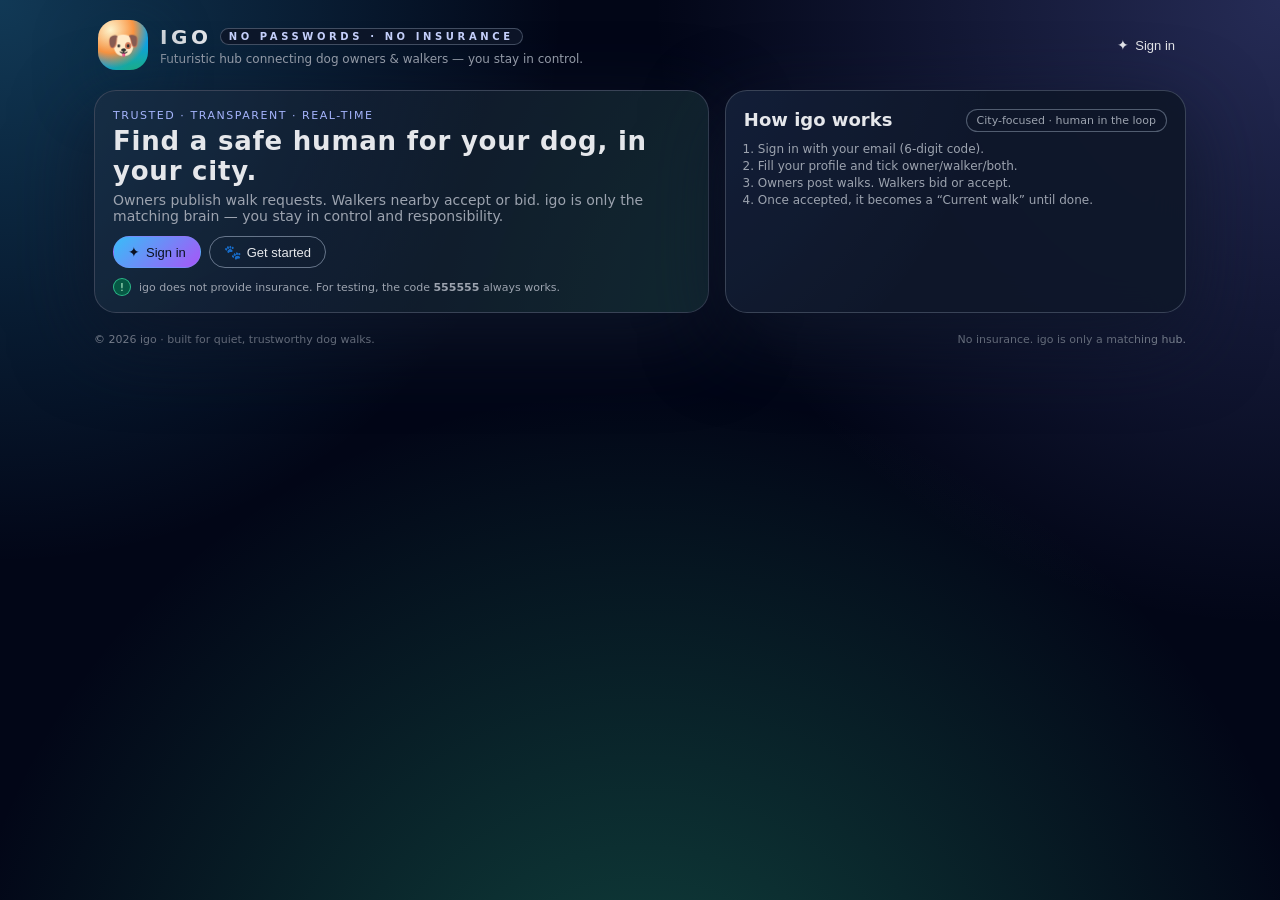
==== index.html @ 082834d6 "Add values box to index.html Added a values box section to highlight key principles." ====
<!DOCTYPE html>
<html lang="en">
<head>
  <meta charset="utf-8" />
  <meta name="viewport" content="width=device-width, initial-scale=1" />
  <title>igo — Futuristic dog walking hub</title>
  <meta name="description" content="igo is a futuristic hub that connects dog owners and local walkers. No insurance — you stay in control." />
  <link rel="icon" href="data:image/svg+xml,<svg xmlns='http://www.w3.org/2000/svg' viewBox='0 0 100 100'><text y='0.9em' font-size='90'>🐶</text></svg>">
  <link rel="stylesheet" href="styles.css" />
</head>

<body>
  <div class="page">

    <header>
      <div class="brand">
        <div class="brand-logo"><span>🐶</span></div>
        <div class="brand-text">
          <div class="brand-title">
            IGO
            <span class="brand-pill">No passwords · No insurance</span>
          </div>
          <div class="brand-sub">Futuristic hub connecting dog owners & walkers — you stay in control.</div>
        </div>
      </div>

      <div class="nav-right">
        <button class="btn btn-ghost" id="signinBtn"><span class="icon">✦</span>Sign in</button>
        <div id="userChip" class="user-chip" style="display:none;"></div>
      </div>
    </header>

    <!-- =========================
         DASHBOARD (shows when signed in)
         ========================= -->
    <main id="dash" style="display:none;">
      <section class="dash-wrap">
        <div class="dash-left card">
          <div class="card-inner">
            <div class="hero-kicker">YOUR DASHBOARD</div>
            <h1 id="dashTitle" style="margin-top:6px;">Welcome back.</h1>
            <p class="muted" id="dashSub" style="margin-top:6px;">
              Quick actions — minimal clicks.
            </p>

            <div class="dash-actions" style="margin-top:14px;">
              <button class="btn btn-primary" type="button" onclick="openOwnerModal()">
                <span class="icon">🐾</span>Post a walk
              </button>
              <button class="btn btn-outline" type="button" onclick="openJobs()">
                <span class="icon">🛰</span>Open walks
              </button>
              <button class="btn btn-outline" type="button" onclick="openCurrentWalks()">
                <span class="icon">📡</span>Current walk
              </button>
              <button class="btn btn-ghost" type="button" onclick="openMyBids()">My bids</button>
            </div>

            <!-- ✅ Values box -->
            <div class="dash-mini card" style="margin-top:14px;">
              <div class="card-inner">
                <div class="dash-mini-title">Our values</div>
                <div class="muted" style="font-size:12px;line-height:1.5;margin-top:6px;">
                  • For every pet to have a good life<br/>
                  • No pets left alone<br/>
                  • For our pets to look back and feel they had a good life
                </div>
              </div>
            </div>

            <!-- Owner “latest walk” shortcut -->
            <div id="ownerLatestCard" class="dash-mini card" style="margin-top:14px; display:none;">
              <div class="card-inner">
                <div class="dash-mini-title">Your latest walk</div>
                <div class="dash-mini-body" id="ownerLatestBody">—</div>
                <div class="dash-mini-actions">
                  <button class="btn btn-outline btn-small" type="button" onclick="openOwnerJobs()">All my walks</button>
                  <button class="btn btn-primary btn-small" type="button" id="ownerLatestBidsBtn" onclick="openOwnerJobs()">View bids</button>
                </div>
                <div class="muted" style="font-size:11px;margin-top:8px;">
                  Tip: “View bids” opens the right place immediately — no hunting.
                </div>
              </div>
            </div>

            <!-- Walker panel -->
            <div id="walkerHintCard" class="dash-mini card" style="margin-top:14px; display:none;">
              <div class="card-inner">
                <div class="dash-mini-title" id="walkerPanelTitle">Walker</div>
                <div class="dash-mini-body" id="walkerPanelBody">Loading…</div>
                <div class="dash-mini-actions" id="walkerPanelActions"></div>
              </div>
            </div>

            <div class="trust-line" style="margin-top:14px;">
              <div class="trust-icon">!</div>
              <span>
                igo does not provide insurance. It’s a matching hub only.
                For testing, the code <b>555555</b> always works.
              </span>
            </div>
          </div>
        </div>

        <div class="dash-right card">
          <div class="card-inner">
            <div class="side-badge-row">
              <h2 style="margin:0;">What’s next</h2>
              <div class="side-badge">Minimal steps</div>
            </div>

            <div class="dash-next" id="dashNext">
              <div class="dash-next-item">
                <div class="dash-next-title">1) Post or pick a walk</div>
                <div class="dash-next-desc">Owners post. Walkers bid or accept.</div>
              </div>
              <div class="dash-next-item">
                <div class="dash-next-title">2) Decide fast</div>
                <div class="dash-next-desc">Owners accept/counter right from the walk.</div>
              </div>
              <div class="dash-next-item">
                <div class="dash-next-title">3) One walk at a time</div>
                <div class="dash-next-desc">After acceptance, the walk becomes “Current” until done.</div>
              </div>
            </div>

            <p class="quote" style="margin-top:14px;">
              “Dogs don’t care about screens. They care that the human at the other end of the leash is calm,
              kind, and paying attention.” 🐾
            </p>
          </div>
        </div>
      </section>
    </main>

    <!-- =========================
         MARKETING (shows when signed OUT)
         ========================= -->
    <main id="marketing">
      <section class="hero-grid">
        <div class="card card-soft-gradient">
          <div class="card-inner">
            <div class="hero-kicker">TRUSTED · TRANSPARENT · REAL-TIME</div>
            <h1>Find a safe human for your dog, in your city.</h1>
            <p class="muted">
              Owners publish walk requests. Walkers nearby accept or bid.
              igo is only the matching brain — you stay in control and responsibility.
            </p>

            <div class="hero-cta-row">
              <button class="btn btn-primary" type="button" onclick="openSignin()">
                <span class="icon">✦</span>Sign in
              </button>
              <button class="btn btn-outline" type="button" onclick="openSignin()">
                <span class="icon">🐾</span>Get started
              </button>
            </div>

            <div class="trust-line">
              <div class="trust-icon">!</div>
              <span>
                igo does not provide insurance. For testing, the code <b>555555</b> always works.
              </span>
            </div>
          </div>
        </div>

        <div class="card">
          <div class="card-inner">
            <div class="side-badge-row">
              <h2>How igo works</h2>
              <div class="side-badge">City-focused · human in the loop</div>
            </div>
            <ol class="steps">
              <li>Sign in with your email (6-digit code).</li>
              <li>Fill your profile and tick owner/walker/both.</li>
              <li>Owners post walks. Walkers bid or accept.</li>
              <li>Once accepted, it becomes a “Current walk” until done.</li>
            </ol>
          </div>
        </div>
      </section>
    </main>

    <footer>
      <span>© <span id="yr"></span> igo · built for quiet, trustworthy dog walks.</span>
      <span>No insurance. igo is only a matching hub.</span>
    </footer>

  </div>

  <div id="toast" class="toast">Saved.</div>
  <div id="debug" style="display:none;">
    <b>Last server response</b><br/>
    <small>Toggle with Ctrl/Cmd + D</small>
    <pre id="dbgpre">–</pre>
  </div>
  <div id="modalsMount"></div>

  <script src="api.js"></script>
  <script src="auth.js"></script>

  <script>
  (async function () {
    try {
      const mount = document.getElementById('modalsMount');
      const r = await fetch('modals.html', { cache: 'no-store' });
      if (!r.ok) throw new Error('HTTP ' + r.status + ' loading modals.html');
      mount.innerHTML = await r.text();

      const s = document.createElement('script');
      s.src = 'ui.js';
      s.defer = true;
      document.body.appendChild(s);
    } catch (e) {
      console.error(e);
      alert('modals.html failed to load. Make sure it exists in the repo root.');
    }
  })();
  </script>
</body>
</html>
---- styles.css ----
:root{
  --bg:#020617;
  --bg-gradient:radial-gradient(circle at 0% 0%, rgba(56,189,248,0.28) 0, transparent 36%),
               radial-gradient(circle at 100% 0%, rgba(129,140,248,0.28) 0, transparent 40%),
               radial-gradient(circle at 50% 120%, rgba(52,211,153,0.3) 0, transparent 55%),
               #020617;
  --card-bg:rgba(15,23,42,0.96);
  --card-glass:rgba(15,23,42,0.82);
  --border-soft:rgba(148,163,184,0.32);
  --border-strong:rgba(148,163,184,0.65);
  --text:#e5e7eb;
  --muted:#9ca3af;
  --accent:#38bdf8;
  --accent2:#a855f7;
  --accent3:#22c55e;
  --accent-soft:rgba(56,189,248,0.14);
  --accent-soft2:rgba(168,85,247,0.14);
  --radius-lg:22px;
  --radius-pill:999px;
  --shadow-soft:0 26px 80px rgba(15,23,42,0.85);
  --shadow-small:0 14px 38px rgba(15,23,42,0.75);
}

*{box-sizing:border-box;margin:0;padding:0;}
body{
  font-family:system-ui,-apple-system,BlinkMacSystemFont,"Segoe UI",Roboto,Helvetica,Arial,sans-serif;
  min-height:100vh;
  background:var(--bg-gradient);
  color:var(--text);
}
a{color:#7dd3fc;text-decoration:none;}

.page{
  max-width:1120px;
  margin:0 auto;
  padding:14px 14px 20px;
}

header{
  display:flex;
  align-items:center;
  justify-content:space-between;
  gap:14px;
  padding:6px 4px 12px;
}

.brand{display:flex;align-items:center;gap:12px;}
.brand-logo{
  width:50px;height:50px;border-radius:18px;
  background:
    radial-gradient(circle at 25% 20%, #fef3c7 0, #fb923c 42%, transparent 70%),
    radial-gradient(circle at 80% 130%, #22c55e 0, #0ea5e9 55%);
  display:flex;align-items:center;justify-content:center;
  box-shadow:0 20px 60px rgba(8,47,73,0.9);
  position:relative;overflow:hidden;
}
.brand-logo::after{
  content:"";position:absolute;inset:0;
  background:radial-gradient(circle at 10% 0%, rgba(248,250,252,0.15) 0, transparent 60%);
  mix-blend-mode:screen;
}
.brand-logo span{font-size:26px;position:relative;z-index:1;}
.brand-text{display:flex;flex-direction:column;gap:3px;}
.brand-title{
  font-weight:800;font-size:20px;letter-spacing:0.18em;text-transform:uppercase;
  display:flex;align-items:center;gap:8px;
}
.brand-pill{
  font-size:10px;text-transform:uppercase;padding:2px 8px;border-radius:999px;
  border:1px solid rgba(148,163,184,0.4);
  background:rgba(15,23,42,0.92);color:#c7d2fe;
}
.brand-sub{font-size:12px;color:var(--muted);}

.nav-right{display:flex;align-items:center;gap:10px;flex-wrap:wrap;justify-content:flex-end;}

.btn{
  border-radius:var(--radius-pill);
  border:1px solid var(--border-soft);
  background:rgba(15,23,42,0.85);
  padding:7px 14px;font-size:13px;font-weight:500;cursor:pointer;
  display:inline-flex;align-items:center;gap:6px;color:var(--text);
  transition:background 0.15s, box-shadow 0.15s, transform 0.06s, border-color 0.15s;
}
.btn span.icon{font-size:14px;}
.btn:hover{background:#020617;box-shadow:var(--shadow-small);transform:translateY(-1px);}
.btn:active{transform:translateY(0);box-shadow:none;}
.btn-primary{
  background:linear-gradient(135deg,var(--accent),var(--accent2));
  border-color:rgba(129,140,248,0.4);
  color:#0b1120;
}
.btn-primary:hover{background:linear-gradient(135deg,#7dd3fc,#c4b5fd);box-shadow:0 18px 52px rgba(56,189,248,0.8);}
.btn-ghost{background:transparent;border-color:transparent;padding-inline:6px;}
.btn-outline{background:transparent;border-color:var(--border-strong);}
.btn-small{padding:5px 10px;font-size:12px;}

.user-chip{
  border-radius:20px;border:1px solid var(--border-soft);
  background:radial-gradient(circle at 0 0,rgba(56,189,248,0.18),transparent 50%),rgba(15,23,42,0.96);
  padding:7px 12px;display:flex;align-items:center;gap:10px;font-size:13px;
  box-shadow:0 18px 50px rgba(15,23,42,0.75);
}
.user-chip-name{font-weight:600;white-space:nowrap;}
.dot{opacity:.6;}
.user-chip button{
  padding:3px 8px;font-size:12px;border-radius:999px;border:1px solid transparent;
  background:transparent;color:var(--muted);
}
.user-chip button:hover{border-color:rgba(148,163,184,0.95);background:rgba(15,23,42,0.92);color:var(--text);}

main{margin-top:8px;}
.hero-grid{display:grid;grid-template-columns:1.6fr 1.2fr;gap:16px;margin-bottom:16px;}

.card{
  border-radius:var(--radius-lg);
  background:var(--card-bg);
  border:1px solid var(--border-soft);
  box-shadow:var(--shadow-soft);
  padding:18px 18px 16px;
  backdrop-filter:blur(18px);
  position:relative;overflow:hidden;
}
.card::before{
  content:"";position:absolute;inset:-40%;
  background:radial-gradient(circle at 0 0,rgba(59,130,246,0.2) 0,transparent 50%);
  opacity:0.6;pointer-events:none;mix-blend-mode:screen;
}
.card-inner{position:relative;z-index:1;}
.card-soft-gradient::before{
  background:
    radial-gradient(circle at 0 0,rgba(56,189,248,0.35) 0,transparent 55%),
    radial-gradient(circle at 100% 100%,rgba(34,197,94,0.25) 0,transparent 60%);
}

h1{font-size:26px;margin-bottom:6px;letter-spacing:0.03em;}
h2{font-size:18px;margin-bottom:6px;}
h3{font-size:15px;margin-bottom:4px;}
p{font-size:14px;margin-bottom:6px;}
.muted{color:var(--muted);}

.hero-kicker{font-size:11px;text-transform:uppercase;letter-spacing:0.14em;color:#a5b4fc;margin-bottom:4px;}
.hero-checklist{margin-top:8px;display:grid;gap:4px;font-size:13px;color:var(--muted);}
.hero-checklist div{display:flex;align-items:flex-start;gap:6px;}
.hero-checklist span.bullet{margin-top:1px;color:var(--accent3);}
.hero-cta-row{margin-top:12px;display:flex;flex-wrap:wrap;gap:8px;}
.hero-tag-row{margin-top:12px;display:flex;flex-wrap:wrap;gap:6px;}
.pill{
  border-radius:var(--radius-pill);
  border:1px solid rgba(148,163,184,0.55);
  background:rgba(15,23,42,0.92);
  padding:4px 10px;font-size:11px;color:#e5e7eb;
  display:inline-flex;align-items:center;gap:6px;white-space:nowrap;
}
.pill--accent{border-color:rgba(45,212,191,0.8);background:rgba(15,118,110,0.34);color:#a7f3d0;}
.trust-line{display:flex;align-items:center;gap:8px;font-size:11px;color:var(--muted);margin-top:10px;}
.trust-icon{
  width:18px;height:18px;border-radius:50%;
  border:1px solid rgba(52,211,153,0.8);
  background:rgba(6,95,70,0.9);
  display:flex;align-items:center;justify-content:center;font-size:11px;color:#bbf7d0;
}

.side-badge-row{display:flex;justify-content:space-between;align-items:flex-start;gap:10px;margin-bottom:6px;}
.side-badge{
  border-radius:var(--radius-pill);
  border:1px solid rgba(148,163,184,0.5);
  padding:4px 10px;font-size:11px;color:var(--muted);
  background:var(--card-glass);
}
.steps{font-size:12px;color:var(--muted);padding-left:14px;}
.steps li{margin-bottom:3px;}
.quote{font-size:12px;color:var(--muted);margin-top:8px;border-left:2px solid rgba(148,163,184,0.5);padding-left:10px;}

.tri-grid{display:grid;grid-template-columns:repeat(3,minmax(0,1fr));gap:14px;margin-top:4px;}
.tri-card{
  border-radius:18px;padding:10px 10px 9px;
  border:1px solid rgba(148,163,184,0.35);
  background:rgba(15,23,42,0.94);
  box-shadow:0 14px 44px rgba(15,23,42,0.7);
  position:relative;overflow:hidden;
}
.tri-card::before{
  content:"";position:absolute;inset:-40%;
  background:radial-gradient(circle at 0 0,rgba(56,189,248,0.22) 0,transparent 60%);
  opacity:0.65;mix-blend-mode:screen;pointer-events:none;
}
.tri-inner{position:relative;z-index:1;}
.tri-label{font-size:11px;text-transform:uppercase;letter-spacing:0.16em;color:#a5b4fc;margin-bottom:2px;}
.tri-title{font-size:14px;font-weight:600;margin-bottom:4px;}
.tri-desc{font-size:12px;color:var(--muted);margin-bottom:8px;}
.tri-footer{display:flex;justify-content:space-between;align-items:center;gap:4px;}
.tri-tag{font-size:11px;color:#bfdbfe;}

footer{
  margin-top:20px;display:flex;justify-content:space-between;align-items:center;
  gap:6px;font-size:11px;color:var(--muted);flex-wrap:wrap;
}

/* dialogs */
dialog{
  width:min(520px,94vw);
  border-radius:var(--radius-lg);
  border:1px solid var(--border-soft);
  padding:0;
  box-shadow:var(--shadow-soft);
  background:var(--card-bg);
  color:var(--text);
  backdrop-filter:blur(18px);
}
dialog::backdrop{background:rgba(15,23,42,0.65);backdrop-filter:blur(7px);}
.modal-head{
  padding:10px 16px;border-bottom:1px solid rgba(31,41,55,1);
  display:flex;align-items:center;justify-content:space-between;gap:8px;
  font-size:14px;font-weight:600;
}
.modal-body{
  padding:14px 16px 16px;
  max-height:72vh;
  overflow:auto;
  font-size:13px;
}

form{display:grid;gap:10px;font-size:13px;}
label{
  font-size:11px;font-weight:600;color:#e5e7eb;display:block;margin-bottom:3px;
  text-transform:uppercase;letter-spacing:0.08em;
}
input,select,textarea{
  width:100%;
  border-radius:11px;
  border:1px solid rgba(55,65,81,1);
  padding:8px 10px;
  font-size:13px;
  outline:none;
  background:#020617;
  color:var(--text);
}
input::placeholder,textarea::placeholder{color:#6b7280;}
input:focus,select:focus,textarea:focus{
  border-color:#7dd3fc;
  box-shadow:0 0 0 1px rgba(125,211,252,0.5);
  background:#020617;
}
textarea{min-height:80px;resize:vertical;}
.row{display:grid;grid-template-columns:1fr 1fr;gap:10px;}

.inline-check{display:flex;gap:8px;align-items:flex-start;font-size:11px;color:var(--muted);line-height:1.4;}
.inline-check input{margin-top:2px;}

.role-checkboxes{display:flex;flex-wrap:wrap;gap:6px;margin-top:2px;}
.checkbox-inline{
  display:inline-flex;align-items:center;gap:4px;font-size:11px;color:var(--muted);
  padding:4px 8px;border-radius:var(--radius-pill);
  border:1px solid rgba(55,65,81,1);
  background:#020617;
}
.checkbox-inline input{width:auto;margin:0;}

.jobs-list,.owner-jobs-list,.my-bids-list,.current-walks-list{display:grid;gap:10px;}
.job-card{
  border-radius:16px;border:1px solid rgba(55,65,81,1);
  padding:10px 10px 8px;background:#020617;
}
.job-header{display:flex;justify-content:space-between;gap:8px;align-items:flex-start;}
.job-title{font-size:14px;font-weight:600;}
.job-meta{font-size:12px;color:var(--muted);}
.job-notes{font-size:12px;margin-top:4px;}
.badge{
  display:inline-flex;align-items:center;padding:2px 8px;border-radius:999px;font-size:11px;
  border:1px solid rgba(56,189,248,0.7);
  background:rgba(15,23,42,0.94);
  color:#bae6fd;
}
.badge-green{border-color:rgba(34,197,94,0.8);background:rgba(6,95,70,0.9);color:#bbf7d0;}
.badge-purple{border-color:rgba(168,85,247,0.9);background:rgba(59,7,100,0.9);color:#e9d5ff;}

.toast{
  position:fixed;bottom:12px;left:50%;transform:translateX(-50%);
  background:#020617;color:var(--text);font-size:12px;
  padding:7px 14px;border-radius:999px;box-shadow:0 14px 36px rgba(0,0,0,0.85);
  display:none;z-index:9999;border:1px solid rgba(148,163,184,0.6);
}
#debug{
  position:fixed;right:8px;bottom:8px;max-width:60vw;max-height:40vh;overflow:auto;
  font:11px/1.4 ui-monospace,monospace;background:#020617;color:#e5e7eb;
  padding:6px 8px;border-radius:10px;box-shadow:0 8px 22px rgba(0,0,0,0.8);
  display:none;border:1px solid rgba(148,163,184,0.6);z-index:9998;
}
#debug b{color:#a5f3fc;}
#debug small{opacity:.8;}
#debug pre{white-space:pre-wrap;word-break:break-word;}

/* Chat */
.chat-wrapper{display:flex;flex-direction:column;gap:10px;max-height:62vh;}
.chat-header{font-size:12px;color:var(--muted);}
.chat-messages{
  flex:1;border-radius:12px;border:1px solid rgba(55,65,81,1);
  padding:8px;overflow:auto;background:#020617;
}
.chat-empty{font-size:12px;color:var(--muted);}
.chat-bubble{max-width:80%;padding:6px 8px;border-radius:11px;margin-bottom:6px;font-size:12px;line-height:1.35;}
.chat-bubble.me{margin-left:auto;background:rgba(56,189,248,0.16);border:1px solid rgba(56,189,248,0.8);}
.chat-bubble.other{margin-right:auto;background:rgba(15,23,42,0.98);border:1px solid rgba(55,65,81,1);}
.chat-meta{font-size:10px;opacity:0.7;margin-top:3px;}
.chat-form-row{display:flex;gap:6px;align-items:flex-end;}
.chat-form-row textarea{min-height:42px;max-height:80px;}

@media (max-width:860px){
  .hero-grid{grid-template-columns:1fr;}
  header{flex-direction:column;align-items:flex-start;}
  .nav-right{justify-content:flex-start;}
  .tri-grid{grid-template-columns:1fr;}
  .row{grid-template-columns:1fr;}
  .user-chip{width:100%;justify-content:flex-start;flex-wrap:wrap;}
}
@media (max-width:480px){
  .brand-title{font-size:18px;}
  .brand-sub{font-size:11px;}
  .btn{font-size:12px;padding:6px 10px;}
  h1{font-size:22px;}
}
/* --- Signed-in dashboard layout --- */
.dash-wrap{
  display:grid;
  grid-template-columns: 1.25fr 1fr;
  gap:16px;
}
@media (max-width: 980px){
  .dash-wrap{ grid-template-columns: 1fr; }
}
.dash-mini .dash-mini-title{ font-weight:700; margin-bottom:6px; }
.dash-mini-actions{ display:flex; gap:8px; margin-top:10px; flex-wrap:wrap; }
.dash-actions{ display:flex; flex-wrap:wrap; gap:10px; }
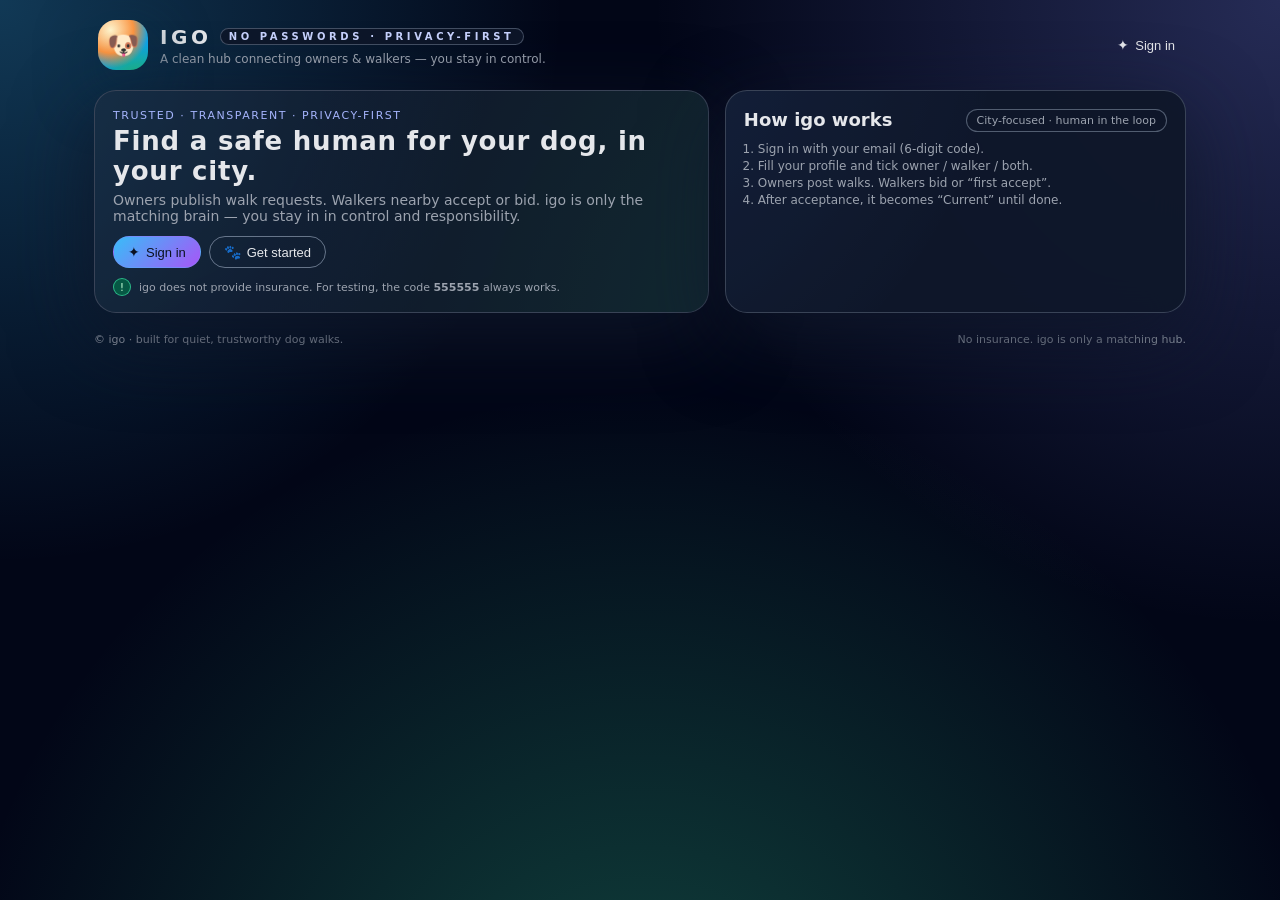
==== commit 5e02ad1c: "Update branding and improve dashboard content" ====
--- a/index.html
+++ b/index.html
@@ -18,9 +18,9 @@
         <div class="brand-text">
           <div class="brand-title">
             IGO
-            <span class="brand-pill">No passwords · No insurance</span>
-          </div>
-          <div class="brand-sub">Futuristic hub connecting dog owners & walkers — you stay in control.</div>
+            <span class="brand-pill">No passwords · Privacy-first</span>
+          </div>
+          <div class="brand-sub">A clean hub connecting owners & walkers — you stay in control.</div>
         </div>
       </div>
 
@@ -35,6 +35,8 @@
          ========================= -->
     <main id="dash" style="display:none;">
       <section class="dash-wrap">
+
+        <!-- LEFT -->
         <div class="dash-left card">
           <div class="card-inner">
             <div class="hero-kicker">YOUR DASHBOARD</div>
@@ -51,21 +53,9 @@
                 <span class="icon">🛰</span>Open walks
               </button>
               <button class="btn btn-outline" type="button" onclick="openCurrentWalks()">
-                <span class="icon">📡</span>Current walk
+                <span class="icon">📡</span>Current
               </button>
               <button class="btn btn-ghost" type="button" onclick="openMyBids()">My bids</button>
-            </div>
-
-            <!-- ✅ Values box -->
-            <div class="dash-mini card" style="margin-top:14px;">
-              <div class="card-inner">
-                <div class="dash-mini-title">Our values</div>
-                <div class="muted" style="font-size:12px;line-height:1.5;margin-top:6px;">
-                  • For every pet to have a good life<br/>
-                  • No pets left alone<br/>
-                  • For our pets to look back and feel they had a good life
-                </div>
-              </div>
             </div>
 
             <!-- Owner “latest walk” shortcut -->
@@ -83,7 +73,7 @@
               </div>
             </div>
 
-            <!-- Walker panel -->
+            <!-- Walker panel (filled by UI JS) -->
             <div id="walkerHintCard" class="dash-mini card" style="margin-top:14px; display:none;">
               <div class="card-inner">
                 <div class="dash-mini-title" id="walkerPanelTitle">Walker</div>
@@ -95,41 +85,70 @@
             <div class="trust-line" style="margin-top:14px;">
               <div class="trust-icon">!</div>
               <span>
-                igo does not provide insurance. It’s a matching hub only.
-                For testing, the code <b>555555</b> always works.
+                igo is a matching hub — no insurance. For testing, the code <b>555555</b> always works.
               </span>
             </div>
-          </div>
-        </div>
-
-        <div class="dash-right card">
-          <div class="card-inner">
-            <div class="side-badge-row">
-              <h2 style="margin:0;">What’s next</h2>
-              <div class="side-badge">Minimal steps</div>
-            </div>
-
-            <div class="dash-next" id="dashNext">
-              <div class="dash-next-item">
-                <div class="dash-next-title">1) Post or pick a walk</div>
-                <div class="dash-next-desc">Owners post. Walkers bid or accept.</div>
-              </div>
-              <div class="dash-next-item">
-                <div class="dash-next-title">2) Decide fast</div>
-                <div class="dash-next-desc">Owners accept/counter right from the walk.</div>
-              </div>
-              <div class="dash-next-item">
-                <div class="dash-next-title">3) One walk at a time</div>
-                <div class="dash-next-desc">After acceptance, the walk becomes “Current” until done.</div>
-              </div>
-            </div>
-
-            <p class="quote" style="margin-top:14px;">
-              “Dogs don’t care about screens. They care that the human at the other end of the leash is calm,
-              kind, and paying attention.” 🐾
-            </p>
-          </div>
-        </div>
+
+          </div>
+        </div>
+
+        <!-- RIGHT -->
+        <div class="dash-right" style="display:flex;flex-direction:column;gap:14px;">
+
+          <!-- Our values (new, same style as What's next) -->
+          <div class="card">
+            <div class="card-inner">
+              <div class="side-badge-row">
+                <h2 style="margin:0;">Our values</h2>
+                <div class="side-badge">Dogs first</div>
+              </div>
+
+              <ul class="steps" style="margin-top:10px;">
+                <li><b>Every dog deserves a calm, safe walk.</b></li>
+                <li><b>No dog left alone</b> — clear pickup & handoff.</li>
+                <li><b>Privacy-first</b> — exact address only after acceptance.</li>
+                <li><b>Respect routines</b> — owners choose what matters.</li>
+                <li><b>Kind communication</b> — chat stays simple + useful.</li>
+              </ul>
+
+              <p class="muted" style="margin-top:10px;font-size:12px;">
+                We want every dog to “look back” and feel they had a good life — one walk at a time.
+              </p>
+            </div>
+          </div>
+
+          <!-- What’s next -->
+          <div class="card">
+            <div class="card-inner">
+              <div class="side-badge-row">
+                <h2 style="margin:0;">What’s next</h2>
+                <div class="side-badge">Minimal steps</div>
+              </div>
+
+              <div class="dash-next" id="dashNext" style="margin-top:10px;">
+                <div class="dash-next-item">
+                  <div class="dash-next-title">1) Post or pick a walk</div>
+                  <div class="dash-next-desc">Owners post. Walkers bid or accept (first-to-accept).</div>
+                </div>
+                <div class="dash-next-item">
+                  <div class="dash-next-title">2) Decide fast</div>
+                  <div class="dash-next-desc">Accept / counter directly inside the walk.</div>
+                </div>
+                <div class="dash-next-item">
+                  <div class="dash-next-title">3) Get directions</div>
+                  <div class="dash-next-desc">Google Maps link appears after acceptance.</div>
+                </div>
+              </div>
+
+              <p class="quote" style="margin-top:14px;">
+                “Dogs don’t care about screens. They care that the human holding the leash is calm,
+                kind, and paying attention.” 🐾
+              </p>
+            </div>
+          </div>
+
+        </div>
+
       </section>
     </main>
 
@@ -140,11 +159,11 @@
       <section class="hero-grid">
         <div class="card card-soft-gradient">
           <div class="card-inner">
-            <div class="hero-kicker">TRUSTED · TRANSPARENT · REAL-TIME</div>
+            <div class="hero-kicker">TRUSTED · TRANSPARENT · PRIVACY-FIRST</div>
             <h1>Find a safe human for your dog, in your city.</h1>
             <p class="muted">
               Owners publish walk requests. Walkers nearby accept or bid.
-              igo is only the matching brain — you stay in control and responsibility.
+              igo is only the matching brain — you stay in in control and responsibility.
             </p>
 
             <div class="hero-cta-row">
@@ -173,9 +192,9 @@
             </div>
             <ol class="steps">
               <li>Sign in with your email (6-digit code).</li>
-              <li>Fill your profile and tick owner/walker/both.</li>
-              <li>Owners post walks. Walkers bid or accept.</li>
-              <li>Once accepted, it becomes a “Current walk” until done.</li>
+              <li>Fill your profile and tick owner / walker / both.</li>
+              <li>Owners post walks. Walkers bid or “first accept”.</li>
+              <li>After acceptance, it becomes “Current” until done.</li>
             </ol>
           </div>
         </div>
@@ -190,11 +209,12 @@
   </div>
 
   <div id="toast" class="toast">Saved.</div>
-  <div id="debug" style="display:none;">
+  <div id="debug">
     <b>Last server response</b><br/>
     <small>Toggle with Ctrl/Cmd + D</small>
     <pre id="dbgpre">–</pre>
   </div>
+
   <div id="modalsMount"></div>
 
   <script src="api.js"></script>
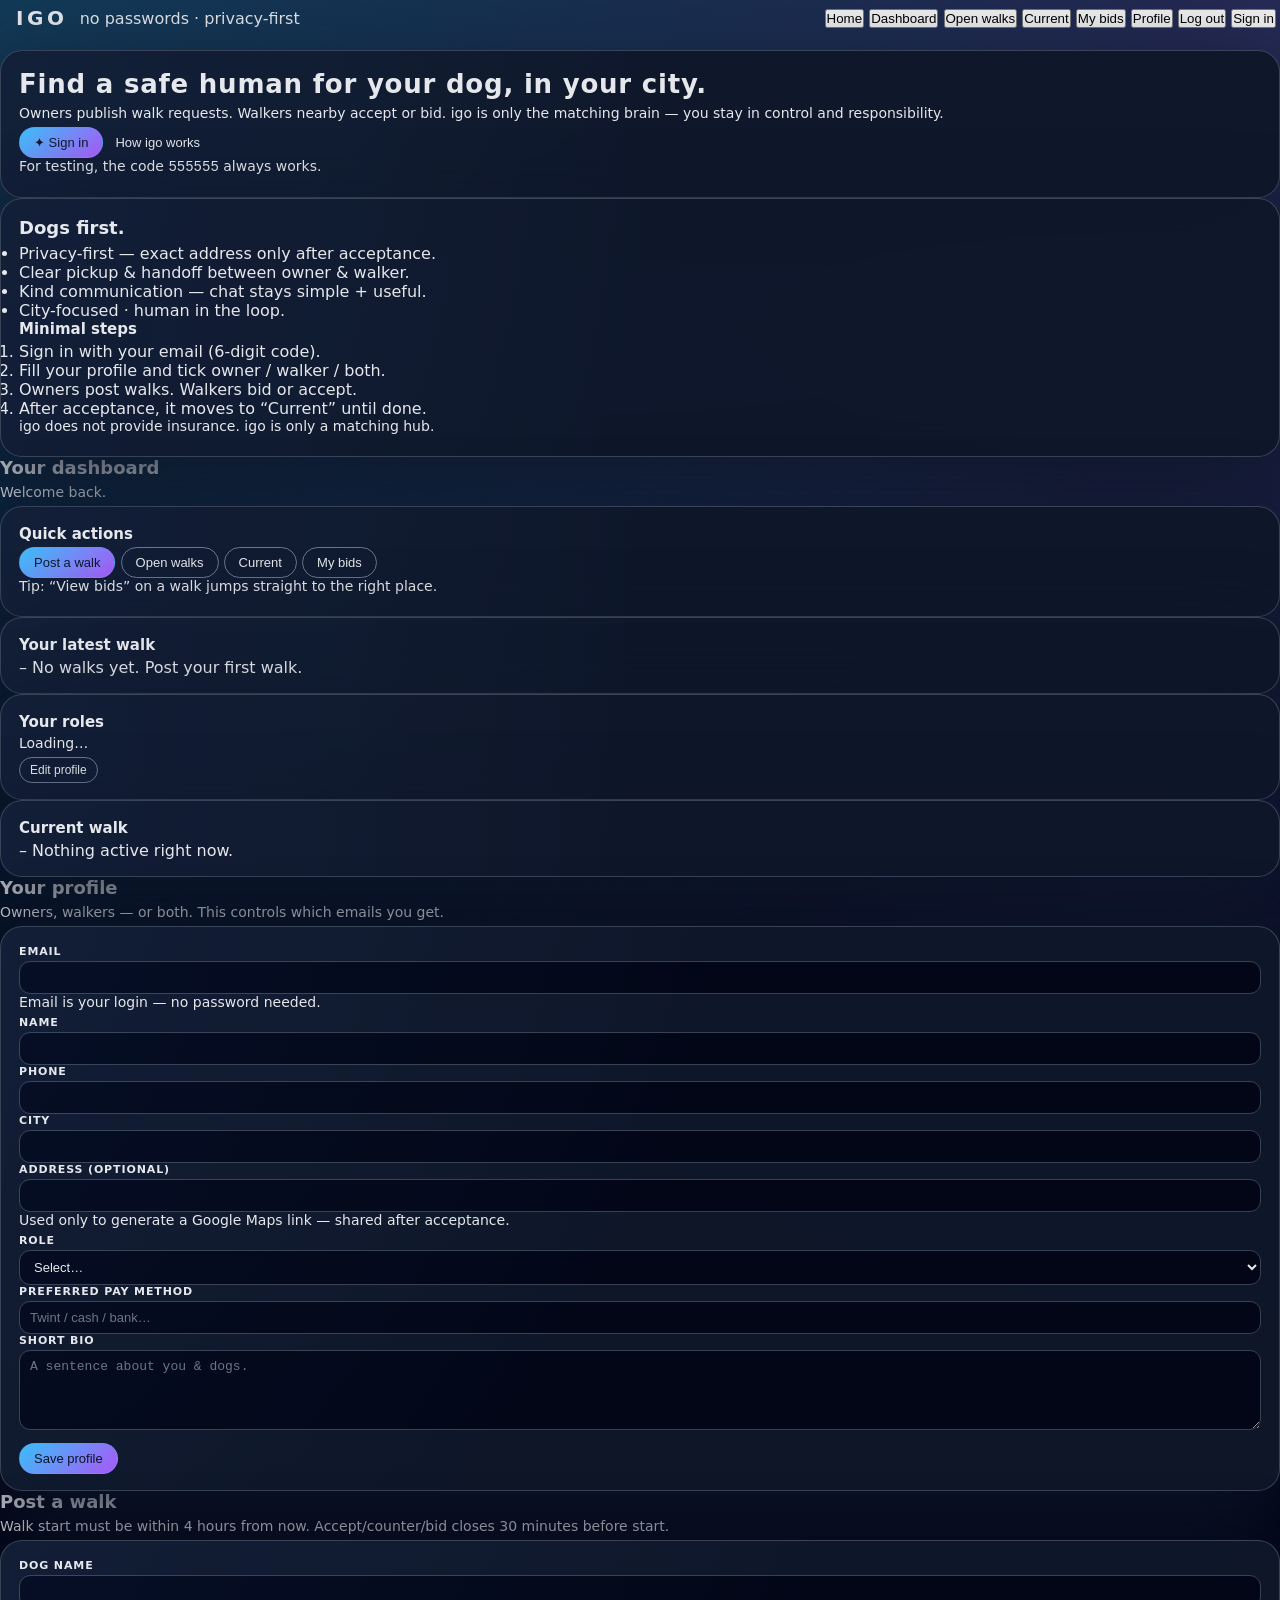
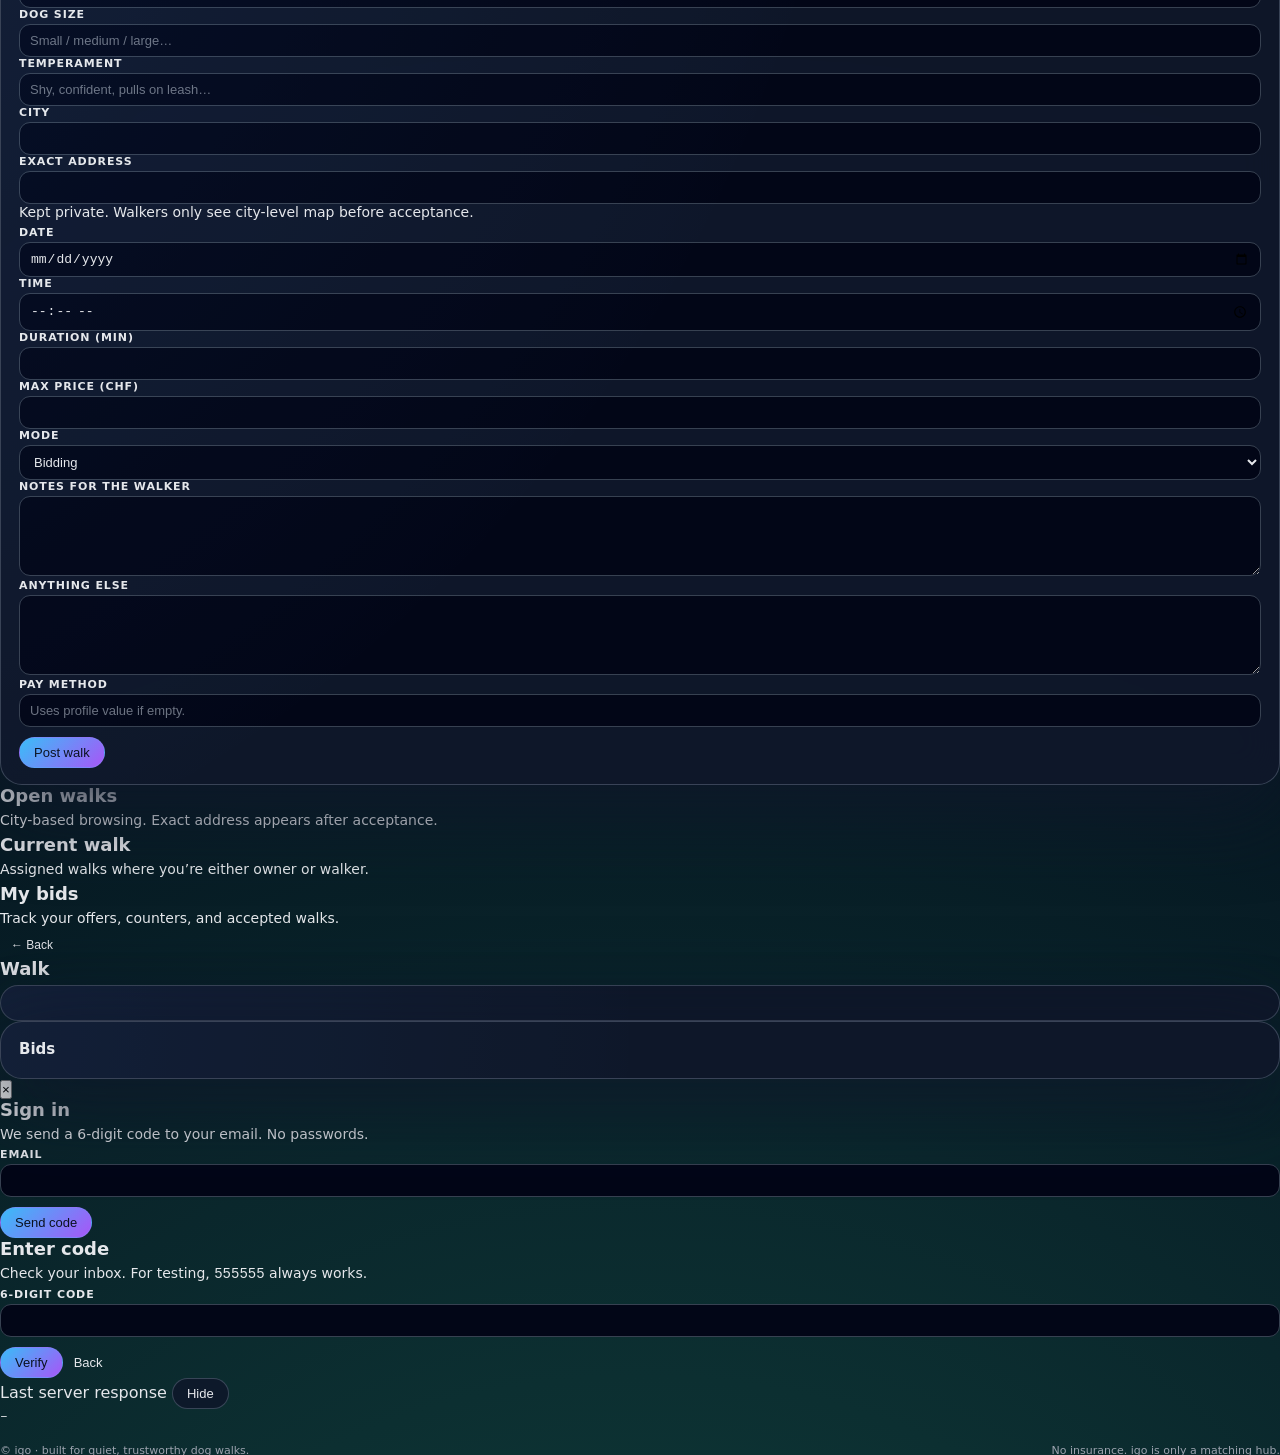
==== commit db4b3d54: "Complete ui overhaul" ====
--- a/index.html
+++ b/index.html
@@ -1,242 +1,361 @@
 <!DOCTYPE html>
 <html lang="en">
 <head>
-  <meta charset="utf-8" />
+  <meta charset="UTF-8" />
+  <title>igo — Futuristic dog walking hub</title>
   <meta name="viewport" content="width=device-width, initial-scale=1" />
-  <title>igo — Futuristic dog walking hub</title>
-  <meta name="description" content="igo is a futuristic hub that connects dog owners and local walkers. No insurance — you stay in control." />
-  <link rel="icon" href="data:image/svg+xml,<svg xmlns='http://www.w3.org/2000/svg' viewBox='0 0 100 100'><text y='0.9em' font-size='90'>🐶</text></svg>">
   <link rel="stylesheet" href="styles.css" />
+  <script defer src="app.js"></script>
 </head>
-
 <body>
-  <div class="page">
-
-    <header>
+  <div class="app-shell">
+    <!-- Top bar -->
+    <header class="topbar">
       <div class="brand">
-        <div class="brand-logo"><span>🐶</span></div>
-        <div class="brand-text">
-          <div class="brand-title">
-            IGO
-            <span class="brand-pill">No passwords · Privacy-first</span>
-          </div>
-          <div class="brand-sub">A clean hub connecting owners & walkers — you stay in control.</div>
-        </div>
+        <span class="brand-dot"></span>
+        <span class="brand-title">igo</span>
+        <span class="brand-tagline">no passwords · privacy-first</span>
       </div>
-
-      <div class="nav-right">
-        <button class="btn btn-ghost" id="signinBtn"><span class="icon">✦</span>Sign in</button>
-        <div id="userChip" class="user-chip" style="display:none;"></div>
-      </div>
+      <nav class="top-nav">
+        <button class="nav-btn" data-nav="landing" id="nav-landing">Home</button>
+        <button class="nav-btn nav-auth-only" data-nav="dashboard" id="nav-dashboard">Dashboard</button>
+        <button class="nav-btn nav-auth-only" data-nav="open-jobs" id="nav-open-jobs">Open walks</button>
+        <button class="nav-btn nav-auth-only" data-nav="current" id="nav-current">Current</button>
+        <button class="nav-btn nav-auth-only" data-nav="my-bids" id="nav-my-bids">My bids</button>
+        <button class="nav-btn nav-auth-only" data-nav="profile" id="nav-profile">Profile</button>
+        <button class="nav-btn nav-auth-only nav-btn-secondary" id="btn-logout">Log out</button>
+        <button class="nav-btn nav-guest-only nav-btn-primary" id="btn-open-login">Sign in</button>
+      </nav>
     </header>
 
-    <!-- =========================
-         DASHBOARD (shows when signed in)
-         ========================= -->
-    <main id="dash" style="display:none;">
-      <section class="dash-wrap">
-
-        <!-- LEFT -->
-        <div class="dash-left card">
-          <div class="card-inner">
-            <div class="hero-kicker">YOUR DASHBOARD</div>
-            <h1 id="dashTitle" style="margin-top:6px;">Welcome back.</h1>
-            <p class="muted" id="dashSub" style="margin-top:6px;">
-              Quick actions — minimal clicks.
+    <!-- Main content -->
+    <main class="main" id="main">
+
+      <!-- Landing / Marketing -->
+      <section class="view active" id="view-landing">
+        <div class="layout-split">
+          <div class="card hero-card">
+            <h1>Find a safe human for your dog, in your city.</h1>
+            <p class="hero-sub">
+              Owners publish walk requests. Walkers nearby accept or bid.
+              igo is only the matching brain — you stay in control and responsibility.
             </p>
-
-            <div class="dash-actions" style="margin-top:14px;">
-              <button class="btn btn-primary" type="button" onclick="openOwnerModal()">
-                <span class="icon">🐾</span>Post a walk
-              </button>
-              <button class="btn btn-outline" type="button" onclick="openJobs()">
-                <span class="icon">🛰</span>Open walks
-              </button>
-              <button class="btn btn-outline" type="button" onclick="openCurrentWalks()">
-                <span class="icon">📡</span>Current
-              </button>
-              <button class="btn btn-ghost" type="button" onclick="openMyBids()">My bids</button>
-            </div>
-
-            <!-- Owner “latest walk” shortcut -->
-            <div id="ownerLatestCard" class="dash-mini card" style="margin-top:14px; display:none;">
-              <div class="card-inner">
-                <div class="dash-mini-title">Your latest walk</div>
-                <div class="dash-mini-body" id="ownerLatestBody">—</div>
-                <div class="dash-mini-actions">
-                  <button class="btn btn-outline btn-small" type="button" onclick="openOwnerJobs()">All my walks</button>
-                  <button class="btn btn-primary btn-small" type="button" id="ownerLatestBidsBtn" onclick="openOwnerJobs()">View bids</button>
-                </div>
-                <div class="muted" style="font-size:11px;margin-top:8px;">
-                  Tip: “View bids” opens the right place immediately — no hunting.
-                </div>
-              </div>
-            </div>
-
-            <!-- Walker panel (filled by UI JS) -->
-            <div id="walkerHintCard" class="dash-mini card" style="margin-top:14px; display:none;">
-              <div class="card-inner">
-                <div class="dash-mini-title" id="walkerPanelTitle">Walker</div>
-                <div class="dash-mini-body" id="walkerPanelBody">Loading…</div>
-                <div class="dash-mini-actions" id="walkerPanelActions"></div>
-              </div>
-            </div>
-
-            <div class="trust-line" style="margin-top:14px;">
-              <div class="trust-icon">!</div>
-              <span>
-                igo is a matching hub — no insurance. For testing, the code <b>555555</b> always works.
-              </span>
-            </div>
-
-          </div>
-        </div>
-
-        <!-- RIGHT -->
-        <div class="dash-right" style="display:flex;flex-direction:column;gap:14px;">
-
-          <!-- Our values (new, same style as What's next) -->
-          <div class="card">
-            <div class="card-inner">
-              <div class="side-badge-row">
-                <h2 style="margin:0;">Our values</h2>
-                <div class="side-badge">Dogs first</div>
-              </div>
-
-              <ul class="steps" style="margin-top:10px;">
-                <li><b>Every dog deserves a calm, safe walk.</b></li>
-                <li><b>No dog left alone</b> — clear pickup & handoff.</li>
-                <li><b>Privacy-first</b> — exact address only after acceptance.</li>
-                <li><b>Respect routines</b> — owners choose what matters.</li>
-                <li><b>Kind communication</b> — chat stays simple + useful.</li>
-              </ul>
-
-              <p class="muted" style="margin-top:10px;font-size:12px;">
-                We want every dog to “look back” and feel they had a good life — one walk at a time.
-              </p>
-            </div>
-          </div>
-
-          <!-- What’s next -->
-          <div class="card">
-            <div class="card-inner">
-              <div class="side-badge-row">
-                <h2 style="margin:0;">What’s next</h2>
-                <div class="side-badge">Minimal steps</div>
-              </div>
-
-              <div class="dash-next" id="dashNext" style="margin-top:10px;">
-                <div class="dash-next-item">
-                  <div class="dash-next-title">1) Post or pick a walk</div>
-                  <div class="dash-next-desc">Owners post. Walkers bid or accept (first-to-accept).</div>
-                </div>
-                <div class="dash-next-item">
-                  <div class="dash-next-title">2) Decide fast</div>
-                  <div class="dash-next-desc">Accept / counter directly inside the walk.</div>
-                </div>
-                <div class="dash-next-item">
-                  <div class="dash-next-title">3) Get directions</div>
-                  <div class="dash-next-desc">Google Maps link appears after acceptance.</div>
-                </div>
-              </div>
-
-              <p class="quote" style="margin-top:14px;">
-                “Dogs don’t care about screens. They care that the human holding the leash is calm,
-                kind, and paying attention.” 🐾
-              </p>
-            </div>
-          </div>
-
-        </div>
-
-      </section>
-    </main>
-
-    <!-- =========================
-         MARKETING (shows when signed OUT)
-         ========================= -->
-    <main id="marketing">
-      <section class="hero-grid">
-        <div class="card card-soft-gradient">
-          <div class="card-inner">
-            <div class="hero-kicker">TRUSTED · TRANSPARENT · PRIVACY-FIRST</div>
-            <h1>Find a safe human for your dog, in your city.</h1>
-            <p class="muted">
-              Owners publish walk requests. Walkers nearby accept or bid.
-              igo is only the matching brain — you stay in in control and responsibility.
+            <div class="hero-actions">
+              <button class="btn btn-primary" id="btn-landing-signin">✦ Sign in</button>
+              <button class="btn btn-ghost" id="btn-landing-learn">How igo works</button>
+            </div>
+            <p class="hero-note">
+              For testing, the code <code>555555</code> always works.
             </p>
-
-            <div class="hero-cta-row">
-              <button class="btn btn-primary" type="button" onclick="openSignin()">
-                <span class="icon">✦</span>Sign in
-              </button>
-              <button class="btn btn-outline" type="button" onclick="openSignin()">
-                <span class="icon">🐾</span>Get started
-              </button>
-            </div>
-
-            <div class="trust-line">
-              <div class="trust-icon">!</div>
-              <span>
-                igo does not provide insurance. For testing, the code <b>555555</b> always works.
-              </span>
-            </div>
-          </div>
-        </div>
-
-        <div class="card">
-          <div class="card-inner">
-            <div class="side-badge-row">
-              <h2>How igo works</h2>
-              <div class="side-badge">City-focused · human in the loop</div>
-            </div>
-            <ol class="steps">
+          </div>
+          <div class="card hero-info-card">
+            <h2>Dogs first.</h2>
+            <ul class="bullet-list">
+              <li>Privacy-first — exact address only after acceptance.</li>
+              <li>Clear pickup &amp; handoff between owner &amp; walker.</li>
+              <li>Kind communication — chat stays simple + useful.</li>
+              <li>City-focused · human in the loop.</li>
+            </ul>
+            <h3>Minimal steps</h3>
+            <ol class="numbered-list">
               <li>Sign in with your email (6-digit code).</li>
               <li>Fill your profile and tick owner / walker / both.</li>
-              <li>Owners post walks. Walkers bid or “first accept”.</li>
-              <li>After acceptance, it becomes “Current” until done.</li>
+              <li>Owners post walks. Walkers bid or accept.</li>
+              <li>After acceptance, it moves to “Current” until done.</li>
             </ol>
-          </div>
-        </div>
-      </section>
+            <p class="footnote">
+              igo does not provide insurance. igo is only a matching hub.
+            </p>
+          </div>
+        </div>
+      </section>
+
+      <!-- Dashboard -->
+      <section class="view" id="view-dashboard">
+        <div class="section-header">
+          <h2>Your dashboard</h2>
+          <p id="dashboard-subtitle">Welcome back.</p>
+        </div>
+
+        <div class="layout-split">
+          <div class="card">
+            <h3>Quick actions</h3>
+            <div class="quick-actions">
+              <button class="btn btn-primary" id="btn-go-post">Post a walk</button>
+              <button class="btn btn-outline" id="btn-go-open-jobs">Open walks</button>
+              <button class="btn btn-outline" id="btn-go-current">Current</button>
+              <button class="btn btn-outline" id="btn-go-my-bids">My bids</button>
+            </div>
+            <p class="hint">
+              Tip: “View bids” on a walk jumps straight to the right place.
+            </p>
+          </div>
+
+          <div class="card" id="card-latest-owner">
+            <h3>Your latest walk</h3>
+            <div id="latest-owner-content" class="empty-state">
+              <span>– No walks yet. Post your first walk.</span>
+            </div>
+          </div>
+        </div>
+
+        <div class="layout-split">
+          <div class="card" id="card-role-info">
+            <h3>Your roles</h3>
+            <p id="role-label">Loading…</p>
+            <button class="btn btn-small btn-outline" id="btn-go-profile">Edit profile</button>
+          </div>
+
+          <div class="card" id="card-dashboard-current">
+            <h3>Current walk</h3>
+            <div id="dashboard-current-content" class="empty-state">
+              <span>– Nothing active right now.</span>
+            </div>
+          </div>
+        </div>
+      </section>
+
+      <!-- Profile -->
+      <section class="view" id="view-profile">
+        <div class="section-header">
+          <h2>Your profile</h2>
+          <p>Owners, walkers — or both. This controls which emails you get.</p>
+        </div>
+        <form class="card form" id="form-profile">
+          <div class="form-grid">
+            <div class="form-field">
+              <label>Email</label>
+              <input type="email" id="profile-email" readonly />
+              <p class="field-hint">Email is your login — no password needed.</p>
+            </div>
+            <div class="form-field">
+              <label for="profile-name">Name</label>
+              <input type="text" id="profile-name" required />
+            </div>
+            <div class="form-field">
+              <label for="profile-phone">Phone</label>
+              <input type="tel" id="profile-phone" />
+            </div>
+            <div class="form-field">
+              <label for="profile-city">City</label>
+              <input type="text" id="profile-city" required />
+            </div>
+            <div class="form-field">
+              <label for="profile-address">Address (optional)</label>
+              <input type="text" id="profile-address" />
+              <p class="field-hint">
+                Used only to generate a Google Maps link — shared after acceptance.
+              </p>
+            </div>
+            <div class="form-field">
+              <label for="profile-role">Role</label>
+              <select id="profile-role">
+                <option value="">Select…</option>
+                <option value="owner">Owner</option>
+                <option value="walker">Walker</option>
+                <option value="owner, walker">Owner &amp; Walker</option>
+              </select>
+            </div>
+            <div class="form-field">
+              <label for="profile-pay">Preferred pay method</label>
+              <input type="text" id="profile-pay" placeholder="Twint / cash / bank…" />
+            </div>
+            <div class="form-field form-field-full">
+              <label for="profile-bio">Short bio</label>
+              <textarea id="profile-bio" rows="3" placeholder="A sentence about you & dogs."></textarea>
+            </div>
+          </div>
+          <div class="form-actions">
+            <button class="btn btn-primary" type="submit">Save profile</button>
+            <span class="form-status" id="profile-status"></span>
+          </div>
+        </form>
+      </section>
+
+      <!-- Post a walk -->
+      <section class="view" id="view-post">
+        <div class="section-header">
+          <h2>Post a walk</h2>
+          <p>Walk start must be within 4 hours from now. Accept/counter/bid closes 30 minutes before start.</p>
+        </div>
+        <form class="card form" id="form-post">
+          <div class="form-grid">
+            <div class="form-field">
+              <label for="post-dog-name">Dog name</label>
+              <input type="text" id="post-dog-name" />
+            </div>
+            <div class="form-field">
+              <label for="post-dog-size">Dog size</label>
+              <input type="text" id="post-dog-size" placeholder="Small / medium / large…" />
+            </div>
+            <div class="form-field">
+              <label for="post-temperament">Temperament</label>
+              <input type="text" id="post-temperament" placeholder="Shy, confident, pulls on leash…" />
+            </div>
+
+            <div class="form-field">
+              <label for="post-city">City</label>
+              <input type="text" id="post-city" required />
+            </div>
+            <div class="form-field">
+              <label for="post-address">Exact address</label>
+              <input type="text" id="post-address" />
+              <p class="field-hint">
+                Kept private. Walkers only see city-level map before acceptance.
+              </p>
+            </div>
+
+            <div class="form-field">
+              <label for="post-date">Date</label>
+              <input type="date" id="post-date" required />
+            </div>
+            <div class="form-field">
+              <label for="post-time">Time</label>
+              <input type="time" id="post-time" required />
+            </div>
+            <div class="form-field">
+              <label for="post-duration">Duration (min)</label>
+              <input type="number" id="post-duration" min="10" required />
+            </div>
+            <div class="form-field">
+              <label for="post-max-price">Max price (CHF)</label>
+              <input type="number" id="post-max-price" min="1" />
+            </div>
+            <div class="form-field">
+              <label for="post-mode">Mode</label>
+              <select id="post-mode">
+                <option value="bidding">Bidding</option>
+                <!-- backend currently uses "bidding" as default mode -->
+              </select>
+            </div>
+
+            <div class="form-field form-field-full">
+              <label for="post-notes">Notes for the walker</label>
+              <textarea id="post-notes" rows="3"></textarea>
+            </div>
+            <div class="form-field form-field-full">
+              <label for="post-extra">Anything else</label>
+              <textarea id="post-extra" rows="2"></textarea>
+            </div>
+            <div class="form-field">
+              <label for="post-pay-method">Pay method</label>
+              <input type="text" id="post-pay-method" placeholder="Uses profile value if empty." />
+            </div>
+          </div>
+          <div class="form-actions">
+            <button class="btn btn-primary" type="submit">Post walk</button>
+            <span class="form-status" id="post-status"></span>
+          </div>
+        </form>
+      </section>
+
+      <!-- Open walks (for walkers) -->
+      <section class="view" id="view-open-jobs">
+        <div class="section-header">
+          <h2>Open walks</h2>
+          <p>City-based browsing. Exact address appears after acceptance.</p>
+        </div>
+        <div id="open-jobs-list" class="cards-list">
+          <!-- Filled by JS -->
+        </div>
+      </section>
+
+      <!-- Current walks (assigned) -->
+      <section class="view" id="view-current">
+        <div class="section-header">
+          <h2>Current walk</h2>
+          <p>Assigned walks where you’re either owner or walker.</p>
+        </div>
+        <div id="current-list" class="cards-list">
+          <!-- Filled by JS -->
+        </div>
+      </section>
+
+      <!-- My bids -->
+      <section class="view" id="view-my-bids">
+        <div class="section-header">
+          <h2>My bids</h2>
+          <p>Track your offers, counters, and accepted walks.</p>
+        </div>
+        <div id="my-bids-list" class="cards-list">
+          <!-- Filled by JS -->
+        </div>
+      </section>
+
+      <!-- Owner job manage view (bids) -->
+      <section class="view" id="view-owner-job">
+        <div class="section-header">
+          <button class="btn btn-small btn-ghost" id="btn-owner-job-back">← Back</button>
+          <h2 id="owner-job-title">Walk</h2>
+          <p id="owner-job-sub"></p>
+        </div>
+        <div class="layout-split">
+          <div class="card" id="owner-job-meta">
+            <!-- Filled by JS -->
+          </div>
+          <div class="card">
+            <h3>Bids</h3>
+            <div id="owner-job-bids">
+              <!-- Filled by JS -->
+            </div>
+          </div>
+        </div>
+      </section>
+
     </main>
 
-    <footer>
-      <span>© <span id="yr"></span> igo · built for quiet, trustworthy dog walks.</span>
+    <!-- Toast notifications -->
+    <div id="toast" class="toast hidden"></div>
+
+    <!-- Login modal -->
+    <div class="modal-backdrop hidden" id="login-modal">
+      <div class="modal">
+        <button class="modal-close" id="login-close">&times;</button>
+        <div id="login-step-email">
+          <h2>Sign in</h2>
+          <p>We send a 6-digit code to your email. No passwords.</p>
+          <form id="form-login-email" class="form">
+            <div class="form-field">
+              <label for="login-email">Email</label>
+              <input type="email" id="login-email" required />
+            </div>
+            <div class="form-actions">
+              <button class="btn btn-primary" type="submit">Send code</button>
+              <span class="form-status" id="login-email-status"></span>
+            </div>
+          </form>
+        </div>
+        <div id="login-step-code" class="hidden">
+          <h2>Enter code</h2>
+          <p>Check your inbox. For testing, <code>555555</code> always works.</p>
+          <form id="form-login-code" class="form">
+            <div class="form-field">
+              <label for="login-code">6-digit code</label>
+              <input type="text" id="login-code" maxlength="6" pattern="\\d{6}" required />
+            </div>
+            <div class="form-actions">
+              <button class="btn btn-primary" type="submit">Verify</button>
+              <button class="btn btn-ghost" type="button" id="login-back">Back</button>
+              <span class="form-status" id="login-code-status"></span>
+            </div>
+          </form>
+        </div>
+      </div>
+    </div>
+
+    <!-- Debug: last server response (toggle with Ctrl/Cmd + D) -->
+    <aside class="debug-panel" id="debug-panel">
+      <div class="debug-header">
+        <span>Last server response</span>
+        <button class="btn btn-tiny" id="debug-toggle">Hide</button>
+      </div>
+      <pre id="debug-content">–</pre>
+    </aside>
+
+    <footer class="footer">
+      <span>© igo · built for quiet, trustworthy dog walks.</span>
       <span>No insurance. igo is only a matching hub.</span>
     </footer>
-
   </div>
-
-  <div id="toast" class="toast">Saved.</div>
-  <div id="debug">
-    <b>Last server response</b><br/>
-    <small>Toggle with Ctrl/Cmd + D</small>
-    <pre id="dbgpre">–</pre>
-  </div>
-
-  <div id="modalsMount"></div>
-
-  <script src="api.js"></script>
-  <script src="auth.js"></script>
-
-  <script>
-  (async function () {
-    try {
-      const mount = document.getElementById('modalsMount');
-      const r = await fetch('modals.html', { cache: 'no-store' });
-      if (!r.ok) throw new Error('HTTP ' + r.status + ' loading modals.html');
-      mount.innerHTML = await r.text();
-
-      const s = document.createElement('script');
-      s.src = 'ui.js';
-      s.defer = true;
-      document.body.appendChild(s);
-    } catch (e) {
-      console.error(e);
-      alert('modals.html failed to load. Make sure it exists in the repo root.');
-    }
-  })();
-  </script>
 </body>
 </html>
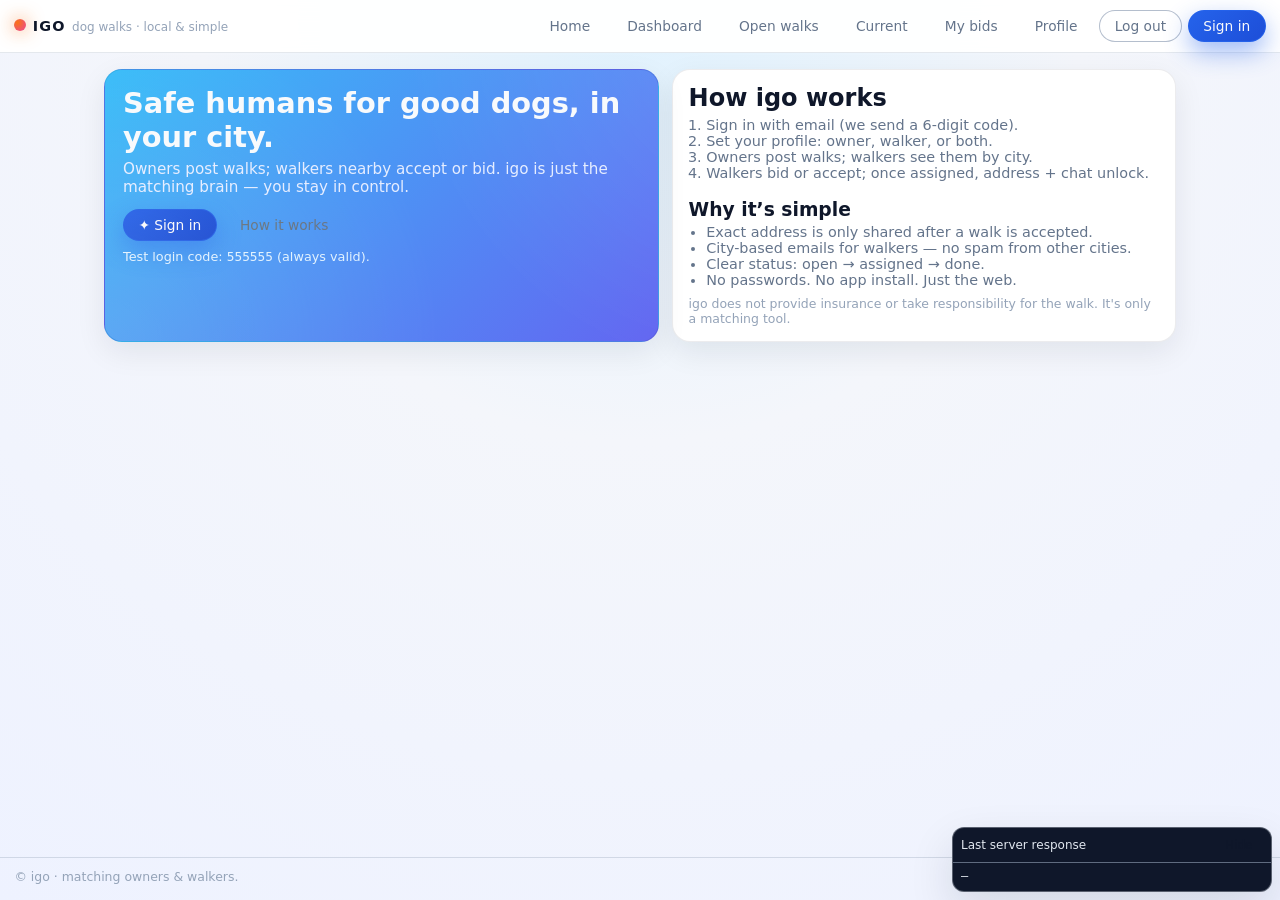
==== commit 02e2de13: "Update index.html" ====
--- a/index.html
+++ b/index.html
@@ -2,7 +2,7 @@
 <html lang="en">
 <head>
   <meta charset="UTF-8" />
-  <title>igo — Futuristic dog walking hub</title>
+  <title>igo — Dog walking hub</title>
   <meta name="viewport" content="width=device-width, initial-scale=1" />
   <link rel="stylesheet" href="styles.css" />
   <script defer src="app.js"></script>
@@ -14,7 +14,7 @@
       <div class="brand">
         <span class="brand-dot"></span>
         <span class="brand-title">igo</span>
-        <span class="brand-tagline">no passwords · privacy-first</span>
+        <span class="brand-tagline">dog walks · local & simple</span>
       </div>
       <nav class="top-nav">
         <button class="nav-btn" data-nav="landing" id="nav-landing">Home</button>
@@ -31,40 +31,40 @@
     <!-- Main content -->
     <main class="main" id="main">
 
-      <!-- Landing / Marketing -->
+      <!-- Landing -->
       <section class="view active" id="view-landing">
         <div class="layout-split">
           <div class="card hero-card">
-            <h1>Find a safe human for your dog, in your city.</h1>
+            <h1>Safe humans for good dogs, in your city.</h1>
             <p class="hero-sub">
-              Owners publish walk requests. Walkers nearby accept or bid.
-              igo is only the matching brain — you stay in control and responsibility.
+              Owners post walks; walkers nearby accept or bid. igo is just the matching brain — you stay in control.
             </p>
             <div class="hero-actions">
               <button class="btn btn-primary" id="btn-landing-signin">✦ Sign in</button>
-              <button class="btn btn-ghost" id="btn-landing-learn">How igo works</button>
+              <button class="btn btn-ghost" id="btn-landing-learn">How it works</button>
             </div>
             <p class="hero-note">
-              For testing, the code <code>555555</code> always works.
+              Test login code: <code>555555</code> (always valid).
             </p>
           </div>
+
           <div class="card hero-info-card">
-            <h2>Dogs first.</h2>
+            <h2>How igo works</h2>
+            <ol class="numbered-list">
+              <li>Sign in with email (we send a 6-digit code).</li>
+              <li>Set your profile: owner, walker, or both.</li>
+              <li>Owners post walks; walkers see them by city.</li>
+              <li>Walkers bid or accept; once assigned, address + chat unlock.</li>
+            </ol>
+            <h3>Why it’s simple</h3>
             <ul class="bullet-list">
-              <li>Privacy-first — exact address only after acceptance.</li>
-              <li>Clear pickup &amp; handoff between owner &amp; walker.</li>
-              <li>Kind communication — chat stays simple + useful.</li>
-              <li>City-focused · human in the loop.</li>
+              <li>Exact address is only shared after a walk is accepted.</li>
+              <li>City-based emails for walkers — no spam from other cities.</li>
+              <li>Clear status: open → assigned → done.</li>
+              <li>No passwords. No app install. Just the web.</li>
             </ul>
-            <h3>Minimal steps</h3>
-            <ol class="numbered-list">
-              <li>Sign in with your email (6-digit code).</li>
-              <li>Fill your profile and tick owner / walker / both.</li>
-              <li>Owners post walks. Walkers bid or accept.</li>
-              <li>After acceptance, it moves to “Current” until done.</li>
-            </ol>
             <p class="footnote">
-              igo does not provide insurance. igo is only a matching hub.
+              igo does not provide insurance or take responsibility for the walk. It's only a matching tool.
             </p>
           </div>
         </div>
@@ -87,7 +87,7 @@
               <button class="btn btn-outline" id="btn-go-my-bids">My bids</button>
             </div>
             <p class="hint">
-              Tip: “View bids” on a walk jumps straight to the right place.
+              Tip: you can open the debug box with <kbd>Ctrl</kbd>/<kbd>Cmd</kbd> + <kbd>D</kbd>.
             </p>
           </div>
 
@@ -119,14 +119,14 @@
       <section class="view" id="view-profile">
         <div class="section-header">
           <h2>Your profile</h2>
-          <p>Owners, walkers — or both. This controls which emails you get.</p>
+          <p>Roles determine what emails you get (walk requests vs walk offers).</p>
         </div>
         <form class="card form" id="form-profile">
           <div class="form-grid">
             <div class="form-field">
               <label>Email</label>
               <input type="email" id="profile-email" readonly />
-              <p class="field-hint">Email is your login — no password needed.</p>
+              <p class="field-hint">Email is your login. No password is stored.</p>
             </div>
             <div class="form-field">
               <label for="profile-name">Name</label>
@@ -144,7 +144,7 @@
               <label for="profile-address">Address (optional)</label>
               <input type="text" id="profile-address" />
               <p class="field-hint">
-                Used only to generate a Google Maps link — shared after acceptance.
+                Used to generate a Google Maps link. Shared only after a walk is accepted.
               </p>
             </div>
             <div class="form-field">
@@ -153,7 +153,7 @@
                 <option value="">Select…</option>
                 <option value="owner">Owner</option>
                 <option value="walker">Walker</option>
-                <option value="owner, walker">Owner &amp; Walker</option>
+                <option value="owner, walker">Owner &amp; walker</option>
               </select>
             </div>
             <div class="form-field">
@@ -176,7 +176,7 @@
       <section class="view" id="view-post">
         <div class="section-header">
           <h2>Post a walk</h2>
-          <p>Walk start must be within 4 hours from now. Accept/counter/bid closes 30 minutes before start.</p>
+          <p>Walk start must be within 4 hours from now. Bidding/accept closes 30 minutes before start.</p>
         </div>
         <form class="card form" id="form-post">
           <div class="form-grid">
@@ -190,7 +190,7 @@
             </div>
             <div class="form-field">
               <label for="post-temperament">Temperament</label>
-              <input type="text" id="post-temperament" placeholder="Shy, confident, pulls on leash…" />
+              <input type="text" id="post-temperament" placeholder="Shy, pulls on leash, etc." />
             </div>
 
             <div class="form-field">
@@ -201,7 +201,7 @@
               <label for="post-address">Exact address</label>
               <input type="text" id="post-address" />
               <p class="field-hint">
-                Kept private. Walkers only see city-level map before acceptance.
+                Walkers see only city-level map before acceptance.
               </p>
             </div>
 
@@ -225,7 +225,6 @@
               <label for="post-mode">Mode</label>
               <select id="post-mode">
                 <option value="bidding">Bidding</option>
-                <!-- backend currently uses "bidding" as default mode -->
               </select>
             </div>
 
@@ -249,40 +248,34 @@
         </form>
       </section>
 
-      <!-- Open walks (for walkers) -->
+      <!-- Open walks -->
       <section class="view" id="view-open-jobs">
         <div class="section-header">
           <h2>Open walks</h2>
-          <p>City-based browsing. Exact address appears after acceptance.</p>
-        </div>
-        <div id="open-jobs-list" class="cards-list">
-          <!-- Filled by JS -->
-        </div>
-      </section>
-
-      <!-- Current walks (assigned) -->
+          <p>City-based listing. Exact address appears only after acceptance.</p>
+        </div>
+        <div id="open-jobs-list" class="cards-list"></div>
+      </section>
+
+      <!-- Current walks -->
       <section class="view" id="view-current">
         <div class="section-header">
           <h2>Current walk</h2>
-          <p>Assigned walks where you’re either owner or walker.</p>
-        </div>
-        <div id="current-list" class="cards-list">
-          <!-- Filled by JS -->
-        </div>
+          <p>Assigned walks where you are owner or walker.</p>
+        </div>
+        <div id="current-list" class="cards-list"></div>
       </section>
 
       <!-- My bids -->
       <section class="view" id="view-my-bids">
         <div class="section-header">
           <h2>My bids</h2>
-          <p>Track your offers, counters, and accepted walks.</p>
-        </div>
-        <div id="my-bids-list" class="cards-list">
-          <!-- Filled by JS -->
-        </div>
-      </section>
-
-      <!-- Owner job manage view (bids) -->
+          <p>Track your bids, counters, and accepted walks.</p>
+        </div>
+        <div id="my-bids-list" class="cards-list"></div>
+      </section>
+
+      <!-- Owner job view (manage bids) -->
       <section class="view" id="view-owner-job">
         <div class="section-header">
           <button class="btn btn-small btn-ghost" id="btn-owner-job-back">← Back</button>
@@ -290,30 +283,28 @@
           <p id="owner-job-sub"></p>
         </div>
         <div class="layout-split">
-          <div class="card" id="owner-job-meta">
-            <!-- Filled by JS -->
-          </div>
+          <div class="card" id="owner-job-meta"></div>
           <div class="card">
             <h3>Bids</h3>
-            <div id="owner-job-bids">
-              <!-- Filled by JS -->
-            </div>
+            <div id="owner-job-bids"></div>
           </div>
         </div>
       </section>
 
     </main>
 
-    <!-- Toast notifications -->
+    <!-- Toast -->
     <div id="toast" class="toast hidden"></div>
 
     <!-- Login modal -->
     <div class="modal-backdrop hidden" id="login-modal">
       <div class="modal">
         <button class="modal-close" id="login-close">&times;</button>
+
+        <!-- Step 1: email -->
         <div id="login-step-email">
           <h2>Sign in</h2>
-          <p>We send a 6-digit code to your email. No passwords.</p>
+          <p>We send a 6-digit code to your email. No password.</p>
           <form id="form-login-email" class="form">
             <div class="form-field">
               <label for="login-email">Email</label>
@@ -325,6 +316,8 @@
             </div>
           </form>
         </div>
+
+        <!-- Step 2: code -->
         <div id="login-step-code" class="hidden">
           <h2>Enter code</h2>
           <p>Check your inbox. For testing, <code>555555</code> always works.</p>
@@ -343,7 +336,7 @@
       </div>
     </div>
 
-    <!-- Debug: last server response (toggle with Ctrl/Cmd + D) -->
+    <!-- Debug panel -->
     <aside class="debug-panel" id="debug-panel">
       <div class="debug-header">
         <span>Last server response</span>
@@ -353,7 +346,7 @@
     </aside>
 
     <footer class="footer">
-      <span>© igo · built for quiet, trustworthy dog walks.</span>
+      <span>© igo · matching owners & walkers.</span>
       <span>No insurance. igo is only a matching hub.</span>
     </footer>
   </div>
--- a/styles.css
+++ b/styles.css
@@ -1,335 +1,688 @@
-:root{
-  --bg:#020617;
-  --bg-gradient:radial-gradient(circle at 0% 0%, rgba(56,189,248,0.28) 0, transparent 36%),
-               radial-gradient(circle at 100% 0%, rgba(129,140,248,0.28) 0, transparent 40%),
-               radial-gradient(circle at 50% 120%, rgba(52,211,153,0.3) 0, transparent 55%),
-               #020617;
-  --card-bg:rgba(15,23,42,0.96);
-  --card-glass:rgba(15,23,42,0.82);
-  --border-soft:rgba(148,163,184,0.32);
-  --border-strong:rgba(148,163,184,0.65);
-  --text:#e5e7eb;
-  --muted:#9ca3af;
-  --accent:#38bdf8;
-  --accent2:#a855f7;
-  --accent3:#22c55e;
-  --accent-soft:rgba(56,189,248,0.14);
-  --accent-soft2:rgba(168,85,247,0.14);
-  --radius-lg:22px;
-  --radius-pill:999px;
-  --shadow-soft:0 26px 80px rgba(15,23,42,0.85);
-  --shadow-small:0 14px 38px rgba(15,23,42,0.75);
-}
-
-*{box-sizing:border-box;margin:0;padding:0;}
-body{
-  font-family:system-ui,-apple-system,BlinkMacSystemFont,"Segoe UI",Roboto,Helvetica,Arial,sans-serif;
-  min-height:100vh;
-  background:var(--bg-gradient);
-  color:var(--text);
-}
-a{color:#7dd3fc;text-decoration:none;}
-
-.page{
-  max-width:1120px;
-  margin:0 auto;
-  padding:14px 14px 20px;
-}
-
-header{
-  display:flex;
-  align-items:center;
-  justify-content:space-between;
-  gap:14px;
-  padding:6px 4px 12px;
-}
-
-.brand{display:flex;align-items:center;gap:12px;}
-.brand-logo{
-  width:50px;height:50px;border-radius:18px;
+/* MOBILE-FIRST, BRIGHTER THEME */
+
+:root {
+  --bg: #f4f6fb;
+  --bg-elevated: #ffffff;
+  --bg-soft: #eef1fb;
+  --border-subtle: rgba(15, 23, 42, 0.08);
+  --accent: #2563eb;
+  --accent-soft: rgba(37, 99, 235, 0.12);
+  --accent-strong: #1d4ed8;
+  --accent-danger: #ef4444;
+  --text-main: #0f172a;
+  --text-muted: #64748b;
+  --text-soft: #94a3b8;
+  --radius-lg: 18px;
+  --radius-md: 12px;
+  --radius-sm: 8px;
+  --shadow-soft: 0 18px 45px rgba(15, 23, 42, 0.12);
+  --shadow-subtle: 0 10px 30px rgba(15, 23, 42, 0.08);
+  --transition-fast: 0.16s ease-out;
+  --font-main: system-ui, -apple-system, BlinkMacSystemFont, "SF Pro Text",
+    "Segoe UI", sans-serif;
+}
+
+*,
+*::before,
+*::after {
+  box-sizing: border-box;
+}
+
+html,
+body {
+  margin: 0;
+  padding: 0;
+}
+
+body {
+  font-family: var(--font-main);
+  background: radial-gradient(circle at top, #e0f2fe 0, #f4f6fb 40%, #eef2ff 100%);
+  color: var(--text-main);
+  -webkit-font-smoothing: antialiased;
+}
+
+/* APP SHELL */
+
+.app-shell {
+  min-height: 100vh;
+  display: flex;
+  flex-direction: column;
+}
+
+/* TOP BAR — MOBILE FIRST */
+
+.topbar {
+  position: sticky;
+  top: 0;
+  z-index: 20;
+  backdrop-filter: blur(18px);
+  background: rgba(255, 255, 255, 0.94);
+  border-bottom: 1px solid rgba(148, 163, 184, 0.25);
+  padding: 0.6rem 0.9rem;
+  display: flex;
+  flex-direction: column;
+  gap: 0.4rem;
+}
+
+.brand {
+  display: flex;
+  align-items: baseline;
+  gap: 0.4rem;
+}
+
+.brand-dot {
+  width: 0.75rem;
+  height: 0.75rem;
+  border-radius: 999px;
+  background: radial-gradient(circle at 30% 30%, #f97316, #ec4899);
+  box-shadow: 0 0 18px rgba(249, 115, 22, 0.8);
+}
+
+.brand-title {
+  font-weight: 700;
+  letter-spacing: 0.08em;
+  text-transform: uppercase;
+  font-size: 0.9rem;
+}
+
+.brand-tagline {
+  font-size: 0.75rem;
+  color: var(--text-soft);
+}
+
+.top-nav {
+  display: flex;
+  flex-wrap: wrap;
+  gap: 0.4rem;
+}
+
+/* BUTTONS */
+
+.btn,
+.nav-btn,
+.btn-small,
+.btn-tiny {
+  border-radius: 999px;
+  border: 1px solid transparent;
+  padding: 0.45rem 0.9rem;
+  font: inherit;
+  font-size: 0.86rem;
+  color: var(--text-main);
+  background: transparent;
+  cursor: pointer;
+  display: inline-flex;
+  align-items: center;
+  justify-content: center;
+  gap: 0.35rem;
+  transition:
+    background var(--transition-fast),
+    border-color var(--transition-fast),
+    color var(--transition-fast),
+    transform 0.08s ease-out,
+    box-shadow 0.08s ease-out;
+}
+
+.btn:hover,
+.nav-btn:hover {
+  transform: translateY(-1px);
+}
+
+.btn-primary,
+.nav-btn.nav-btn-primary {
+  background: linear-gradient(135deg, #2563eb, #1d4ed8);
+  border-color: rgba(37, 99, 235, 0.9);
+  color: #f9fafb;
+  box-shadow: 0 10px 25px rgba(37, 99, 235, 0.45);
+}
+
+.btn-primary:hover,
+.nav-btn.nav-btn-primary:hover {
+  box-shadow: 0 14px 32px rgba(37, 99, 235, 0.55);
+}
+
+.btn-outline {
+  border-color: rgba(148, 163, 184, 0.6);
+  background: rgba(255, 255, 255, 0.9);
+}
+
+.btn-ghost,
+.nav-btn {
+  border-color: transparent;
+  background: transparent;
+  color: var(--text-muted);
+}
+
+.nav-btn.active {
+  background: rgba(37, 99, 235, 0.08);
+  color: var(--accent-strong);
+  border-color: rgba(37, 99, 235, 0.4);
+}
+
+.nav-btn-secondary {
+  border-color: rgba(148, 163, 184, 0.7);
+  background: rgba(255, 255, 255, 0.9);
+}
+
+.btn-small {
+  padding: 0.3rem 0.75rem;
+  font-size: 0.8rem;
+}
+
+.btn-tiny {
+  padding: 0.2rem 0.6rem;
+  font-size: 0.75rem;
+}
+
+/* MAIN LAYOUT — MOBILE FIRST */
+
+.main {
+  flex: 1;
+  padding: 1rem 0.9rem 2.2rem;
+  max-width: 1100px;
+  width: 100%;
+  margin: 0 auto;
+}
+
+.view {
+  display: none;
+}
+
+.view.active {
+  display: block;
+}
+
+.section-header {
+  margin-bottom: 0.85rem;
+}
+
+.section-header h2 {
+  margin: 0 0 0.2rem;
+  font-size: 1.2rem;
+}
+
+.section-header p {
+  margin: 0;
+  color: var(--text-muted);
+  font-size: 0.9rem;
+}
+
+/* Split layout becomes stacked on mobile */
+
+.layout-split {
+  display: flex;
+  flex-direction: column;
+  gap: 0.8rem;
+  margin-bottom: 1rem;
+}
+
+/* Card list — responsive grid */
+
+.cards-list {
+  display: grid;
+  grid-template-columns: 1fr;
+  gap: 0.8rem;
+}
+
+/* CARDS */
+
+.card {
+  background: var(--bg-elevated);
+  border-radius: var(--radius-lg);
+  border: 1px solid var(--border-subtle);
+  padding: 0.9rem 1rem;
+  box-shadow: var(--shadow-subtle);
+}
+
+/* HERO CARD */
+
+.hero-card {
+  padding: 1rem 1.1rem;
+  background: linear-gradient(135deg, #38bdf8, #6366f1);
+  color: #f8fafc;
+  position: relative;
+  overflow: hidden;
+}
+
+.hero-card::after {
+  content: "";
+  position: absolute;
+  inset: 0;
   background:
-    radial-gradient(circle at 25% 20%, #fef3c7 0, #fb923c 42%, transparent 70%),
-    radial-gradient(circle at 80% 130%, #22c55e 0, #0ea5e9 55%);
-  display:flex;align-items:center;justify-content:center;
-  box-shadow:0 20px 60px rgba(8,47,73,0.9);
-  position:relative;overflow:hidden;
-}
-.brand-logo::after{
-  content:"";position:absolute;inset:0;
-  background:radial-gradient(circle at 10% 0%, rgba(248,250,252,0.15) 0, transparent 60%);
-  mix-blend-mode:screen;
-}
-.brand-logo span{font-size:26px;position:relative;z-index:1;}
-.brand-text{display:flex;flex-direction:column;gap:3px;}
-.brand-title{
-  font-weight:800;font-size:20px;letter-spacing:0.18em;text-transform:uppercase;
-  display:flex;align-items:center;gap:8px;
-}
-.brand-pill{
-  font-size:10px;text-transform:uppercase;padding:2px 8px;border-radius:999px;
-  border:1px solid rgba(148,163,184,0.4);
-  background:rgba(15,23,42,0.92);color:#c7d2fe;
-}
-.brand-sub{font-size:12px;color:var(--muted);}
-
-.nav-right{display:flex;align-items:center;gap:10px;flex-wrap:wrap;justify-content:flex-end;}
-
-.btn{
-  border-radius:var(--radius-pill);
-  border:1px solid var(--border-soft);
-  background:rgba(15,23,42,0.85);
-  padding:7px 14px;font-size:13px;font-weight:500;cursor:pointer;
-  display:inline-flex;align-items:center;gap:6px;color:var(--text);
-  transition:background 0.15s, box-shadow 0.15s, transform 0.06s, border-color 0.15s;
-}
-.btn span.icon{font-size:14px;}
-.btn:hover{background:#020617;box-shadow:var(--shadow-small);transform:translateY(-1px);}
-.btn:active{transform:translateY(0);box-shadow:none;}
-.btn-primary{
-  background:linear-gradient(135deg,var(--accent),var(--accent2));
-  border-color:rgba(129,140,248,0.4);
-  color:#0b1120;
-}
-.btn-primary:hover{background:linear-gradient(135deg,#7dd3fc,#c4b5fd);box-shadow:0 18px 52px rgba(56,189,248,0.8);}
-.btn-ghost{background:transparent;border-color:transparent;padding-inline:6px;}
-.btn-outline{background:transparent;border-color:var(--border-strong);}
-.btn-small{padding:5px 10px;font-size:12px;}
-
-.user-chip{
-  border-radius:20px;border:1px solid var(--border-soft);
-  background:radial-gradient(circle at 0 0,rgba(56,189,248,0.18),transparent 50%),rgba(15,23,42,0.96);
-  padding:7px 12px;display:flex;align-items:center;gap:10px;font-size:13px;
-  box-shadow:0 18px 50px rgba(15,23,42,0.75);
-}
-.user-chip-name{font-weight:600;white-space:nowrap;}
-.dot{opacity:.6;}
-.user-chip button{
-  padding:3px 8px;font-size:12px;border-radius:999px;border:1px solid transparent;
-  background:transparent;color:var(--muted);
-}
-.user-chip button:hover{border-color:rgba(148,163,184,0.95);background:rgba(15,23,42,0.92);color:var(--text);}
-
-main{margin-top:8px;}
-.hero-grid{display:grid;grid-template-columns:1.6fr 1.2fr;gap:16px;margin-bottom:16px;}
-
-.card{
-  border-radius:var(--radius-lg);
-  background:var(--card-bg);
-  border:1px solid var(--border-soft);
-  box-shadow:var(--shadow-soft);
-  padding:18px 18px 16px;
-  backdrop-filter:blur(18px);
-  position:relative;overflow:hidden;
-}
-.card::before{
-  content:"";position:absolute;inset:-40%;
-  background:radial-gradient(circle at 0 0,rgba(59,130,246,0.2) 0,transparent 50%);
-  opacity:0.6;pointer-events:none;mix-blend-mode:screen;
-}
-.card-inner{position:relative;z-index:1;}
-.card-soft-gradient::before{
-  background:
-    radial-gradient(circle at 0 0,rgba(56,189,248,0.35) 0,transparent 55%),
-    radial-gradient(circle at 100% 100%,rgba(34,197,94,0.25) 0,transparent 60%);
-}
-
-h1{font-size:26px;margin-bottom:6px;letter-spacing:0.03em;}
-h2{font-size:18px;margin-bottom:6px;}
-h3{font-size:15px;margin-bottom:4px;}
-p{font-size:14px;margin-bottom:6px;}
-.muted{color:var(--muted);}
-
-.hero-kicker{font-size:11px;text-transform:uppercase;letter-spacing:0.14em;color:#a5b4fc;margin-bottom:4px;}
-.hero-checklist{margin-top:8px;display:grid;gap:4px;font-size:13px;color:var(--muted);}
-.hero-checklist div{display:flex;align-items:flex-start;gap:6px;}
-.hero-checklist span.bullet{margin-top:1px;color:var(--accent3);}
-.hero-cta-row{margin-top:12px;display:flex;flex-wrap:wrap;gap:8px;}
-.hero-tag-row{margin-top:12px;display:flex;flex-wrap:wrap;gap:6px;}
-.pill{
-  border-radius:var(--radius-pill);
-  border:1px solid rgba(148,163,184,0.55);
-  background:rgba(15,23,42,0.92);
-  padding:4px 10px;font-size:11px;color:#e5e7eb;
-  display:inline-flex;align-items:center;gap:6px;white-space:nowrap;
-}
-.pill--accent{border-color:rgba(45,212,191,0.8);background:rgba(15,118,110,0.34);color:#a7f3d0;}
-.trust-line{display:flex;align-items:center;gap:8px;font-size:11px;color:var(--muted);margin-top:10px;}
-.trust-icon{
-  width:18px;height:18px;border-radius:50%;
-  border:1px solid rgba(52,211,153,0.8);
-  background:rgba(6,95,70,0.9);
-  display:flex;align-items:center;justify-content:center;font-size:11px;color:#bbf7d0;
-}
-
-.side-badge-row{display:flex;justify-content:space-between;align-items:flex-start;gap:10px;margin-bottom:6px;}
-.side-badge{
-  border-radius:var(--radius-pill);
-  border:1px solid rgba(148,163,184,0.5);
-  padding:4px 10px;font-size:11px;color:var(--muted);
-  background:var(--card-glass);
-}
-.steps{font-size:12px;color:var(--muted);padding-left:14px;}
-.steps li{margin-bottom:3px;}
-.quote{font-size:12px;color:var(--muted);margin-top:8px;border-left:2px solid rgba(148,163,184,0.5);padding-left:10px;}
-
-.tri-grid{display:grid;grid-template-columns:repeat(3,minmax(0,1fr));gap:14px;margin-top:4px;}
-.tri-card{
-  border-radius:18px;padding:10px 10px 9px;
-  border:1px solid rgba(148,163,184,0.35);
-  background:rgba(15,23,42,0.94);
-  box-shadow:0 14px 44px rgba(15,23,42,0.7);
-  position:relative;overflow:hidden;
-}
-.tri-card::before{
-  content:"";position:absolute;inset:-40%;
-  background:radial-gradient(circle at 0 0,rgba(56,189,248,0.22) 0,transparent 60%);
-  opacity:0.65;mix-blend-mode:screen;pointer-events:none;
-}
-.tri-inner{position:relative;z-index:1;}
-.tri-label{font-size:11px;text-transform:uppercase;letter-spacing:0.16em;color:#a5b4fc;margin-bottom:2px;}
-.tri-title{font-size:14px;font-weight:600;margin-bottom:4px;}
-.tri-desc{font-size:12px;color:var(--muted);margin-bottom:8px;}
-.tri-footer{display:flex;justify-content:space-between;align-items:center;gap:4px;}
-.tri-tag{font-size:11px;color:#bfdbfe;}
-
-footer{
-  margin-top:20px;display:flex;justify-content:space-between;align-items:center;
-  gap:6px;font-size:11px;color:var(--muted);flex-wrap:wrap;
-}
-
-/* dialogs */
-dialog{
-  width:min(520px,94vw);
-  border-radius:var(--radius-lg);
-  border:1px solid var(--border-soft);
-  padding:0;
-  box-shadow:var(--shadow-soft);
-  background:var(--card-bg);
-  color:var(--text);
-  backdrop-filter:blur(18px);
-}
-dialog::backdrop{background:rgba(15,23,42,0.65);backdrop-filter:blur(7px);}
-.modal-head{
-  padding:10px 16px;border-bottom:1px solid rgba(31,41,55,1);
-  display:flex;align-items:center;justify-content:space-between;gap:8px;
-  font-size:14px;font-weight:600;
-}
-.modal-body{
-  padding:14px 16px 16px;
-  max-height:72vh;
-  overflow:auto;
-  font-size:13px;
-}
-
-form{display:grid;gap:10px;font-size:13px;}
-label{
-  font-size:11px;font-weight:600;color:#e5e7eb;display:block;margin-bottom:3px;
-  text-transform:uppercase;letter-spacing:0.08em;
-}
-input,select,textarea{
-  width:100%;
-  border-radius:11px;
-  border:1px solid rgba(55,65,81,1);
-  padding:8px 10px;
-  font-size:13px;
-  outline:none;
-  background:#020617;
-  color:var(--text);
-}
-input::placeholder,textarea::placeholder{color:#6b7280;}
-input:focus,select:focus,textarea:focus{
-  border-color:#7dd3fc;
-  box-shadow:0 0 0 1px rgba(125,211,252,0.5);
-  background:#020617;
-}
-textarea{min-height:80px;resize:vertical;}
-.row{display:grid;grid-template-columns:1fr 1fr;gap:10px;}
-
-.inline-check{display:flex;gap:8px;align-items:flex-start;font-size:11px;color:var(--muted);line-height:1.4;}
-.inline-check input{margin-top:2px;}
-
-.role-checkboxes{display:flex;flex-wrap:wrap;gap:6px;margin-top:2px;}
-.checkbox-inline{
-  display:inline-flex;align-items:center;gap:4px;font-size:11px;color:var(--muted);
-  padding:4px 8px;border-radius:var(--radius-pill);
-  border:1px solid rgba(55,65,81,1);
-  background:#020617;
-}
-.checkbox-inline input{width:auto;margin:0;}
-
-.jobs-list,.owner-jobs-list,.my-bids-list,.current-walks-list{display:grid;gap:10px;}
-.job-card{
-  border-radius:16px;border:1px solid rgba(55,65,81,1);
-  padding:10px 10px 8px;background:#020617;
-}
-.job-header{display:flex;justify-content:space-between;gap:8px;align-items:flex-start;}
-.job-title{font-size:14px;font-weight:600;}
-.job-meta{font-size:12px;color:var(--muted);}
-.job-notes{font-size:12px;margin-top:4px;}
-.badge{
-  display:inline-flex;align-items:center;padding:2px 8px;border-radius:999px;font-size:11px;
-  border:1px solid rgba(56,189,248,0.7);
-  background:rgba(15,23,42,0.94);
-  color:#bae6fd;
-}
-.badge-green{border-color:rgba(34,197,94,0.8);background:rgba(6,95,70,0.9);color:#bbf7d0;}
-.badge-purple{border-color:rgba(168,85,247,0.9);background:rgba(59,7,100,0.9);color:#e9d5ff;}
-
-.toast{
-  position:fixed;bottom:12px;left:50%;transform:translateX(-50%);
-  background:#020617;color:var(--text);font-size:12px;
-  padding:7px 14px;border-radius:999px;box-shadow:0 14px 36px rgba(0,0,0,0.85);
-  display:none;z-index:9999;border:1px solid rgba(148,163,184,0.6);
-}
-#debug{
-  position:fixed;right:8px;bottom:8px;max-width:60vw;max-height:40vh;overflow:auto;
-  font:11px/1.4 ui-monospace,monospace;background:#020617;color:#e5e7eb;
-  padding:6px 8px;border-radius:10px;box-shadow:0 8px 22px rgba(0,0,0,0.8);
-  display:none;border:1px solid rgba(148,163,184,0.6);z-index:9998;
-}
-#debug b{color:#a5f3fc;}
-#debug small{opacity:.8;}
-#debug pre{white-space:pre-wrap;word-break:break-word;}
-
-/* Chat */
-.chat-wrapper{display:flex;flex-direction:column;gap:10px;max-height:62vh;}
-.chat-header{font-size:12px;color:var(--muted);}
-.chat-messages{
-  flex:1;border-radius:12px;border:1px solid rgba(55,65,81,1);
-  padding:8px;overflow:auto;background:#020617;
-}
-.chat-empty{font-size:12px;color:var(--muted);}
-.chat-bubble{max-width:80%;padding:6px 8px;border-radius:11px;margin-bottom:6px;font-size:12px;line-height:1.35;}
-.chat-bubble.me{margin-left:auto;background:rgba(56,189,248,0.16);border:1px solid rgba(56,189,248,0.8);}
-.chat-bubble.other{margin-right:auto;background:rgba(15,23,42,0.98);border:1px solid rgba(55,65,81,1);}
-.chat-meta{font-size:10px;opacity:0.7;margin-top:3px;}
-.chat-form-row{display:flex;gap:6px;align-items:flex-end;}
-.chat-form-row textarea{min-height:42px;max-height:80px;}
-
-@media (max-width:860px){
-  .hero-grid{grid-template-columns:1fr;}
-  header{flex-direction:column;align-items:flex-start;}
-  .nav-right{justify-content:flex-start;}
-  .tri-grid{grid-template-columns:1fr;}
-  .row{grid-template-columns:1fr;}
-  .user-chip{width:100%;justify-content:flex-start;flex-wrap:wrap;}
-}
-@media (max-width:480px){
-  .brand-title{font-size:18px;}
-  .brand-sub{font-size:11px;}
-  .btn{font-size:12px;padding:6px 10px;}
-  h1{font-size:22px;}
-}
-/* --- Signed-in dashboard layout --- */
-.dash-wrap{
-  display:grid;
-  grid-template-columns: 1.25fr 1fr;
-  gap:16px;
-}
-@media (max-width: 980px){
-  .dash-wrap{ grid-template-columns: 1fr; }
-}
-.dash-mini .dash-mini-title{ font-weight:700; margin-bottom:6px; }
-.dash-mini-actions{ display:flex; gap:8px; margin-top:10px; flex-wrap:wrap; }
-.dash-actions{ display:flex; flex-wrap:wrap; gap:10px; }
-
+    radial-gradient(circle at 120% -20%, rgba(255, 255, 255, 0.3), transparent 50%),
+    radial-gradient(circle at 0 100%, rgba(251, 191, 36, 0.4), transparent 55%);
+  opacity: 0.9;
+  mix-blend-mode: soft-light;
+  pointer-events: none;
+}
+
+.hero-card h1 {
+  margin: 0 0 0.4rem;
+  font-size: 1.5rem;
+}
+
+.hero-sub {
+  margin: 0 0 0.8rem;
+  color: #e5edff;
+  font-size: 0.95rem;
+}
+
+.hero-actions {
+  display: flex;
+  flex-wrap: wrap;
+  gap: 0.5rem;
+  margin-bottom: 0.5rem;
+}
+
+.hero-note {
+  margin: 0;
+  font-size: 0.8rem;
+  color: #e0f2fe;
+}
+
+.hero-info-card h2 {
+  margin-top: 0;
+  margin-bottom: 0.3rem;
+}
+
+.hero-info-card h3 {
+  margin-bottom: 0.25rem;
+}
+
+.bullet-list,
+.numbered-list {
+  margin: 0 0 0.5rem;
+  padding-left: 1.1rem;
+  color: var(--text-muted);
+  font-size: 0.9rem;
+}
+
+.footnote {
+  margin: 0.25rem 0 0;
+  font-size: 0.78rem;
+  color: var(--text-soft);
+}
+
+/* FORMS */
+
+.form {
+  display: flex;
+  flex-direction: column;
+  gap: 0.8rem;
+}
+
+.form-grid {
+  display: grid;
+  grid-template-columns: 1fr;
+  gap: 0.75rem;
+}
+
+.form-field {
+  display: flex;
+  flex-direction: column;
+  gap: 0.2rem;
+}
+
+.form-field-full {
+  grid-column: 1 / -1;
+}
+
+.form-field label {
+  font-size: 0.82rem;
+  color: var(--text-soft);
+}
+
+.form-field input,
+.form-field select,
+.form-field textarea {
+  border-radius: var(--radius-sm);
+  border: 1px solid rgba(148, 163, 184, 0.7);
+  padding: 0.45rem 0.6rem;
+  background: #ffffff;
+  color: var(--text-main);
+  font: inherit;
+  font-size: 0.86rem;
+  outline: none;
+  transition:
+    border-color var(--transition-fast),
+    box-shadow var(--transition-fast),
+    background var(--transition-fast);
+}
+
+.form-field input:focus,
+.form-field select:focus,
+.form-field textarea:focus {
+  border-color: var(--accent);
+  box-shadow: 0 0 0 1px rgba(37, 99, 235, 0.45);
+  background: #f9fafb;
+}
+
+.field-hint {
+  margin: 0;
+  font-size: 0.78rem;
+  color: var(--text-soft);
+}
+
+.form-actions {
+  display: flex;
+  align-items: center;
+  gap: 0.6rem;
+  flex-wrap: wrap;
+}
+
+.form-status {
+  font-size: 0.8rem;
+  color: var(--text-muted);
+}
+
+/* DATA / STATES */
+
+.empty-state {
+  font-size: 0.9rem;
+  color: var(--text-soft);
+}
+
+/* BADGES */
+
+.badge {
+  border-radius: 999px;
+  padding: 0.18rem 0.5rem;
+  font-size: 0.72rem;
+  text-transform: uppercase;
+  letter-spacing: 0.06em;
+  border: 1px solid rgba(148, 163, 184, 0.6);
+  color: var(--text-soft);
+  background: rgba(248, 250, 252, 0.9);
+}
+
+.badge-near {
+  border-color: #22c55e;
+  color: #166534;
+  background: rgba(34, 197, 94, 0.16);
+}
+
+.badge-status-open {
+  border-color: #22c55e;
+  color: #166534;
+  background: rgba(34, 197, 94, 0.16);
+}
+
+.badge-status-assigned {
+  border-color: #eab308;
+  color: #854d0e;
+  background: rgba(234, 179, 8, 0.18);
+}
+
+.badge-status-done {
+  border-color: #3b82f6;
+  color: #1e3a8a;
+  background: rgba(59, 130, 246, 0.16);
+}
+
+.badge-status-rejected,
+.badge-status-declined {
+  border-color: #ef4444;
+  color: #991b1b;
+  background: rgba(239, 68, 68, 0.14);
+}
+
+/* JOB CARDS */
+
+.job-header {
+  display: flex;
+  justify-content: space-between;
+  gap: 0.5rem;
+  margin-bottom: 0.4rem;
+  align-items: center;
+}
+
+.job-title {
+  font-weight: 600;
+}
+
+.job-meta {
+  display: flex;
+  flex-wrap: wrap;
+  gap: 0.35rem 0.7rem;
+  font-size: 0.8rem;
+  color: var(--text-soft);
+}
+
+.job-actions {
+  margin-top: 0.6rem;
+  display: flex;
+  flex-wrap: wrap;
+  gap: 0.4rem;
+}
+
+.small-label {
+  font-size: 0.78rem;
+  color: var(--text-soft);
+}
+
+/* BIDS */
+
+.bid-row {
+  padding: 0.55rem 0.6rem;
+  border-radius: var(--radius-sm);
+  border: 1px solid rgba(148, 163, 184, 0.5);
+  background: #f9fafb;
+  display: grid;
+  grid-template-columns: minmax(0, 1.4fr) minmax(0, 1.1fr) auto;
+  gap: 0.3rem 0.6rem;
+  align-items: center;
+  font-size: 0.84rem;
+}
+
+.bid-row + .bid-row {
+  margin-top: 0.4rem;
+}
+
+.bid-main {
+  display: flex;
+  flex-direction: column;
+  gap: 0.12rem;
+}
+
+.bid-meta {
+  font-size: 0.78rem;
+  color: var(--text-soft);
+}
+
+.bid-actions {
+  display: flex;
+  flex-direction: column;
+  gap: 0.25rem;
+  align-items: flex-end;
+}
+
+/* CHAT */
+
+.chat {
+  margin-top: 0.6rem;
+  border-top: 1px solid rgba(148, 163, 184, 0.55);
+  padding-top: 0.5rem;
+}
+
+.chat-messages {
+  max-height: 230px;
+  overflow-y: auto;
+  border-radius: var(--radius-sm);
+  background: #f1f5f9;
+  padding: 0.4rem 0.5rem;
+  margin-bottom: 0.4rem;
+}
+
+.chat-message {
+  padding: 0.3rem 0.5rem;
+  border-radius: var(--radius-sm);
+  margin-bottom: 0.25rem;
+  background: #ffffff;
+  border: 1px solid rgba(148, 163, 184, 0.5);
+  font-size: 0.8rem;
+}
+
+.chat-message strong {
+  font-size: 0.8rem;
+}
+
+.chat-form {
+  display: flex;
+  gap: 0.4rem;
+}
+
+.chat-form input {
+  flex: 1;
+}
+
+/* TOAST */
+
+.toast {
+  position: fixed;
+  bottom: 1.1rem;
+  left: 50%;
+  transform: translateX(-50%) translateY(120%);
+  padding: 0.6rem 0.9rem;
+  border-radius: 999px;
+  background: #0f172a;
+  border: 1px solid rgba(241, 245, 249, 0.9);
+  color: #f9fafb;
+  font-size: 0.86rem;
+  box-shadow: var(--shadow-soft);
+  z-index: 40;
+  opacity: 0;
+  transition: opacity 0.25s ease-out, transform 0.25s ease-out;
+}
+
+.toast.show {
+  opacity: 1;
+  transform: translateX(-50%) translateY(0);
+}
+
+.toast.error {
+  border-color: var(--accent-danger);
+  background: #991b1b;
+}
+
+/* MODAL */
+
+.modal-backdrop {
+  position: fixed;
+  inset: 0;
+  background: rgba(15, 23, 42, 0.35);
+  backdrop-filter: blur(8px);
+  display: flex;
+  align-items: center;
+  justify-content: center;
+  z-index: 30;
+}
+
+.modal-backdrop.hidden {
+  display: none;
+}
+
+.modal {
+  width: min(360px, 100% - 2rem);
+  background: #ffffff;
+  border-radius: 18px;
+  border: 1px solid rgba(148, 163, 184, 0.6);
+  padding: 1.1rem 1rem 1rem;
+  box-shadow: var(--shadow-soft);
+  position: relative;
+}
+
+.modal h2 {
+  margin-top: 0;
+}
+
+.modal-close {
+  position: absolute;
+  right: 0.5rem;
+  top: 0.5rem;
+  width: 1.7rem;
+  height: 1.7rem;
+  border-radius: 999px;
+  border: 1px solid rgba(148, 163, 184, 0.8);
+  background: #f9fafb;
+  color: var(--text-muted);
+  cursor: pointer;
+  font-size: 1rem;
+}
+
+/* DEBUG PANEL */
+
+.debug-panel {
+  position: fixed;
+  right: 0.5rem;
+  bottom: 0.5rem;
+  width: min(320px, 70vw);
+  background: #0f172a;
+  border-radius: 12px;
+  border: 1px solid rgba(226, 232, 240, 0.35);
+  box-shadow: var(--shadow-soft);
+  font-size: 0.75rem;
+  color: #e2e8f0;
+  z-index: 15;
+}
+
+.debug-header {
+  padding: 0.35rem 0.5rem;
+  border-bottom: 1px solid rgba(148, 163, 184, 0.6);
+  display: flex;
+  justify-content: space-between;
+  align-items: center;
+}
+
+#debug-content {
+  margin: 0;
+  padding: 0.4rem 0.5rem 0.5rem;
+  max-height: 200px;
+  overflow-y: auto;
+}
+
+/* FOOTER */
+
+.footer {
+  padding: 0.7rem 0.9rem 1rem;
+  border-top: 1px solid rgba(148, 163, 184, 0.35);
+  font-size: 0.78rem;
+  color: var(--text-soft);
+  display: flex;
+  flex-direction: column;
+  gap: 0.25rem;
+}
+
+/* UTILS */
+
+.hidden {
+  display: none !important;
+}
+
+/* DESKTOP UPGRADES */
+
+@media (min-width: 768px) {
+  .topbar {
+    flex-direction: row;
+    align-items: center;
+    justify-content: space-between;
+  }
+
+  .layout-split {
+    display: grid;
+    grid-template-columns: minmax(0, 1.1fr) minmax(0, 1fr);
+  }
+
+  .cards-list {
+    grid-template-columns: repeat(auto-fit, minmax(260px, 1fr));
+  }
+
+  .footer {
+    flex-direction: row;
+    justify-content: space-between;
+  }
+}
+
+@media (min-width: 1024px) {
+  .hero-card h1 {
+    font-size: 1.8rem;
+  }
+}
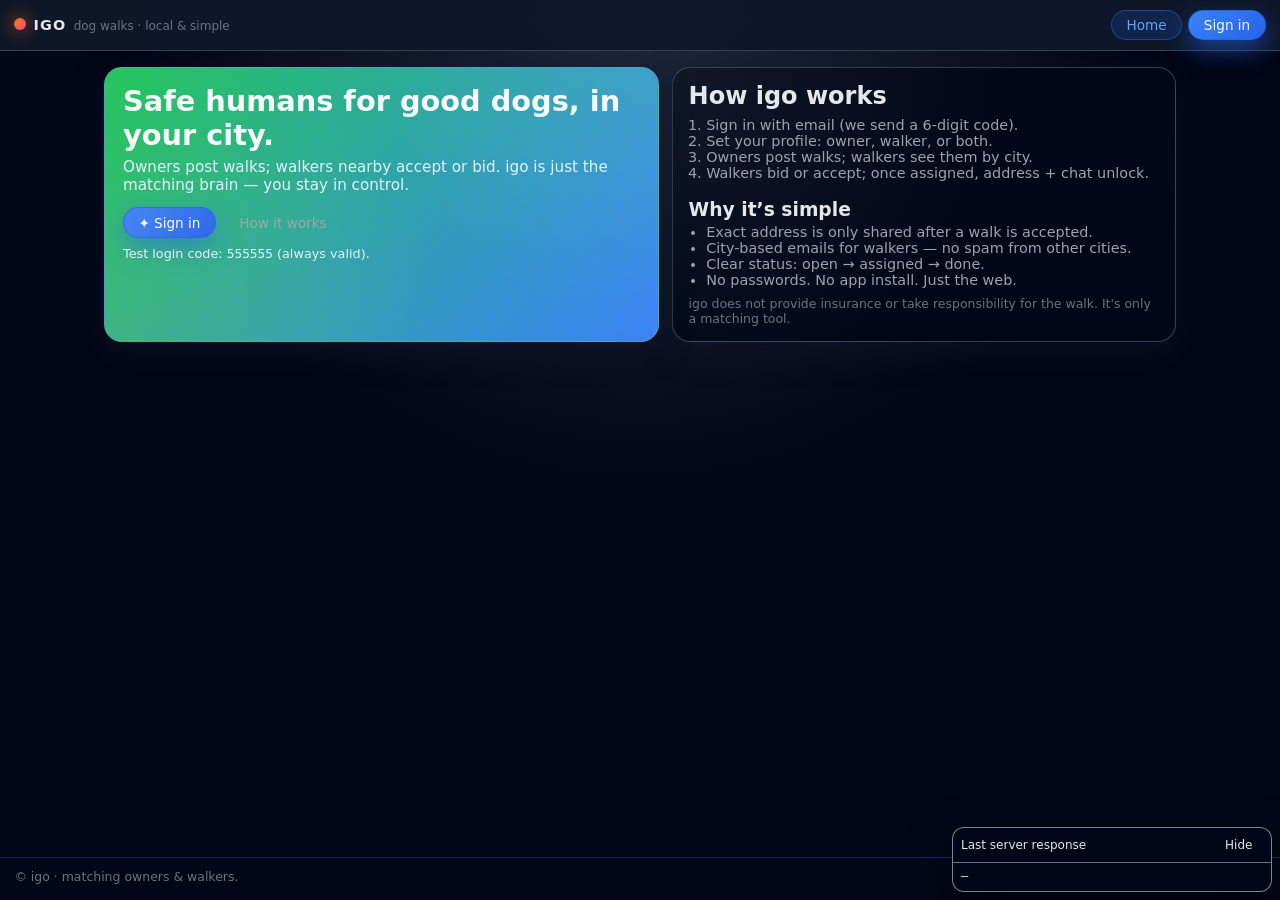
==== commit e007450a: "Update index.html" ====
--- a/index.html
+++ b/index.html
@@ -324,7 +324,8 @@
           <form id="form-login-code" class="form">
             <div class="form-field">
               <label for="login-code">6-digit code</label>
-              <input type="text" id="login-code" maxlength="6" pattern="\\d{6}" required />
+              <input type="text"id="login-code" maxlength="6" inputmode="numeric"required
+                />
             </div>
             <div class="form-actions">
               <button class="btn btn-primary" type="submit">Verify</button>
--- a/styles.css
+++ b/styles.css
@@ -1,22 +1,27 @@
-/* MOBILE-FIRST, BRIGHTER THEME */
-
 :root {
-  --bg: #f4f6fb;
-  --bg-elevated: #ffffff;
-  --bg-soft: #eef1fb;
-  --border-subtle: rgba(15, 23, 42, 0.08);
-  --accent: #2563eb;
-  --accent-soft: rgba(37, 99, 235, 0.12);
-  --accent-strong: #1d4ed8;
+  --bg: #020617;
+  --bg-elevated: #020617;
+  --bg-soft: #0b1120;
+
+  --border-subtle: rgba(148, 163, 184, 0.35);
+
+  --accent: #3b82f6;
+  --accent-soft: rgba(59, 130, 246, 0.22);
+  --accent-strong: #60a5fa;
+
   --accent-danger: #ef4444;
-  --text-main: #0f172a;
-  --text-muted: #64748b;
-  --text-soft: #94a3b8;
+
+  --text-main: #e5e7eb;
+  --text-muted: #9ca3af;
+  --text-soft: #6b7280;
+
   --radius-lg: 18px;
   --radius-md: 12px;
   --radius-sm: 8px;
-  --shadow-soft: 0 18px 45px rgba(15, 23, 42, 0.12);
-  --shadow-subtle: 0 10px 30px rgba(15, 23, 42, 0.08);
+
+  --shadow-soft: 0 18px 45px rgba(0, 0, 0, 0.65);
+  --shadow-subtle: 0 10px 30px rgba(15, 23, 42, 0.6);
+
   --transition-fast: 0.16s ease-out;
   --font-main: system-ui, -apple-system, BlinkMacSystemFont, "SF Pro Text",
     "Segoe UI", sans-serif;
@@ -36,7 +41,7 @@
 
 body {
   font-family: var(--font-main);
-  background: radial-gradient(circle at top, #e0f2fe 0, #f4f6fb 40%, #eef2ff 100%);
+  background: radial-gradient(circle at top, #1e293b 0, #020617 45%, #020617 100%);
   color: var(--text-main);
   -webkit-font-smoothing: antialiased;
 }
@@ -49,15 +54,15 @@
   flex-direction: column;
 }
 
-/* TOP BAR — MOBILE FIRST */
+/* TOP BAR (mobile-first) */
 
 .topbar {
   position: sticky;
   top: 0;
   z-index: 20;
-  backdrop-filter: blur(18px);
-  background: rgba(255, 255, 255, 0.94);
-  border-bottom: 1px solid rgba(148, 163, 184, 0.25);
+  backdrop-filter: blur(16px);
+  background: rgba(15, 23, 42, 0.96);
+  border-bottom: 1px solid rgba(148, 163, 184, 0.3);
   padding: 0.6rem 0.9rem;
   display: flex;
   flex-direction: column;
@@ -67,7 +72,7 @@
 .brand {
   display: flex;
   align-items: baseline;
-  gap: 0.4rem;
+  gap: 0.45rem;
 }
 
 .brand-dot {
@@ -75,7 +80,7 @@
   height: 0.75rem;
   border-radius: 999px;
   background: radial-gradient(circle at 30% 30%, #f97316, #ec4899);
-  box-shadow: 0 0 18px rgba(249, 115, 22, 0.8);
+  box-shadow: 0 0 18px rgba(249, 115, 22, 0.9);
 }
 
 .brand-title {
@@ -104,9 +109,9 @@
 .btn-tiny {
   border-radius: 999px;
   border: 1px solid transparent;
-  padding: 0.45rem 0.9rem;
+  padding: 0.4rem 0.9rem;
   font: inherit;
-  font-size: 0.86rem;
+  font-size: 0.85rem;
   color: var(--text-main);
   background: transparent;
   cursor: pointer;
@@ -129,20 +134,20 @@
 
 .btn-primary,
 .nav-btn.nav-btn-primary {
-  background: linear-gradient(135deg, #2563eb, #1d4ed8);
+  background: linear-gradient(135deg, #3b82f6, #2563eb);
   border-color: rgba(37, 99, 235, 0.9);
   color: #f9fafb;
-  box-shadow: 0 10px 25px rgba(37, 99, 235, 0.45);
+  box-shadow: 0 10px 25px rgba(37, 99, 235, 0.55);
 }
 
 .btn-primary:hover,
 .nav-btn.nav-btn-primary:hover {
-  box-shadow: 0 14px 32px rgba(37, 99, 235, 0.55);
+  box-shadow: 0 14px 30px rgba(37, 99, 235, 0.7);
 }
 
 .btn-outline {
-  border-color: rgba(148, 163, 184, 0.6);
-  background: rgba(255, 255, 255, 0.9);
+  border-color: rgba(148, 163, 184, 0.7);
+  background: rgba(15, 23, 42, 0.8);
 }
 
 .btn-ghost,
@@ -153,14 +158,14 @@
 }
 
 .nav-btn.active {
-  background: rgba(37, 99, 235, 0.08);
+  background: rgba(37, 99, 235, 0.18);
   color: var(--accent-strong);
-  border-color: rgba(37, 99, 235, 0.4);
+  border-color: rgba(37, 99, 235, 0.5);
 }
 
 .nav-btn-secondary {
-  border-color: rgba(148, 163, 184, 0.7);
-  background: rgba(255, 255, 255, 0.9);
+  border-color: rgba(148, 163, 184, 0.8);
+  background: rgba(15, 23, 42, 0.9);
 }
 
 .btn-small {
@@ -173,7 +178,7 @@
   font-size: 0.75rem;
 }
 
-/* MAIN LAYOUT — MOBILE FIRST */
+/* MAIN LAYOUT (mobile-first) */
 
 .main {
   flex: 1;
@@ -206,7 +211,7 @@
   font-size: 0.9rem;
 }
 
-/* Split layout becomes stacked on mobile */
+/* Split layout stacks on mobile */
 
 .layout-split {
   display: flex;
@@ -215,7 +220,7 @@
   margin-bottom: 1rem;
 }
 
-/* Card list — responsive grid */
+/* Cards list */
 
 .cards-list {
   display: grid;
@@ -226,7 +231,7 @@
 /* CARDS */
 
 .card {
-  background: var(--bg-elevated);
+  background: radial-gradient(circle at top left, #111827, #020617 60%, #020617);
   border-radius: var(--radius-lg);
   border: 1px solid var(--border-subtle);
   padding: 0.9rem 1rem;
@@ -237,8 +242,8 @@
 
 .hero-card {
   padding: 1rem 1.1rem;
-  background: linear-gradient(135deg, #38bdf8, #6366f1);
-  color: #f8fafc;
+  background: linear-gradient(135deg, #22c55e, #3b82f6);
+  color: #f9fafb;
   position: relative;
   overflow: hidden;
 }
@@ -248,8 +253,8 @@
   position: absolute;
   inset: 0;
   background:
-    radial-gradient(circle at 120% -20%, rgba(255, 255, 255, 0.3), transparent 50%),
-    radial-gradient(circle at 0 100%, rgba(251, 191, 36, 0.4), transparent 55%);
+    radial-gradient(circle at 110% -20%, rgba(255, 255, 255, 0.28), transparent 50%),
+    radial-gradient(circle at 0 110%, rgba(251, 191, 36, 0.38), transparent 55%);
   opacity: 0.9;
   mix-blend-mode: soft-light;
   pointer-events: none;
@@ -262,7 +267,7 @@
 
 .hero-sub {
   margin: 0 0 0.8rem;
-  color: #e5edff;
+  color: #e0f2fe;
   font-size: 0.95rem;
 }
 
@@ -281,7 +286,7 @@
 
 .hero-info-card h2 {
   margin-top: 0;
-  margin-bottom: 0.3rem;
+  margin-bottom: 0.4rem;
 }
 
 .hero-info-card h3 {
@@ -335,9 +340,9 @@
 .form-field select,
 .form-field textarea {
   border-radius: var(--radius-sm);
-  border: 1px solid rgba(148, 163, 184, 0.7);
+  border: 1px solid rgba(148, 163, 184, 0.6);
   padding: 0.45rem 0.6rem;
-  background: #ffffff;
+  background: rgba(15, 23, 42, 0.9);
   color: var(--text-main);
   font: inherit;
   font-size: 0.86rem;
@@ -352,8 +357,8 @@
 .form-field select:focus,
 .form-field textarea:focus {
   border-color: var(--accent);
-  box-shadow: 0 0 0 1px rgba(37, 99, 235, 0.45);
-  background: #f9fafb;
+  box-shadow: 0 0 0 1px rgba(59, 130, 246, 0.55);
+  background: rgba(15, 23, 42, 0.96);
 }
 
 .field-hint {
@@ -374,14 +379,12 @@
   color: var(--text-muted);
 }
 
-/* DATA / STATES */
+/* STATES / BADGES */
 
 .empty-state {
   font-size: 0.9rem;
   color: var(--text-soft);
 }
-
-/* BADGES */
 
 .badge {
   border-radius: 999px;
@@ -389,40 +392,40 @@
   font-size: 0.72rem;
   text-transform: uppercase;
   letter-spacing: 0.06em;
-  border: 1px solid rgba(148, 163, 184, 0.6);
-  color: var(--text-soft);
-  background: rgba(248, 250, 252, 0.9);
+  border: 1px solid rgba(148, 163, 184, 0.7);
+  color: var(--text-soft);
+  background: rgba(15, 23, 42, 0.9);
 }
 
 .badge-near {
   border-color: #22c55e;
-  color: #166534;
-  background: rgba(34, 197, 94, 0.16);
+  color: #bbf7d0;
+  background: rgba(34, 197, 94, 0.22);
 }
 
 .badge-status-open {
   border-color: #22c55e;
-  color: #166534;
-  background: rgba(34, 197, 94, 0.16);
+  color: #bbf7d0;
+  background: rgba(34, 197, 94, 0.22);
 }
 
 .badge-status-assigned {
   border-color: #eab308;
-  color: #854d0e;
-  background: rgba(234, 179, 8, 0.18);
+  color: #facc15;
+  background: rgba(234, 179, 8, 0.26);
 }
 
 .badge-status-done {
   border-color: #3b82f6;
-  color: #1e3a8a;
-  background: rgba(59, 130, 246, 0.16);
+  color: #bfdbfe;
+  background: rgba(59, 130, 246, 0.28);
 }
 
 .badge-status-rejected,
 .badge-status-declined {
   border-color: #ef4444;
-  color: #991b1b;
-  background: rgba(239, 68, 68, 0.14);
+  color: #fecaca;
+  background: rgba(239, 68, 68, 0.24);
 }
 
 /* JOB CARDS */
@@ -464,8 +467,8 @@
 .bid-row {
   padding: 0.55rem 0.6rem;
   border-radius: var(--radius-sm);
-  border: 1px solid rgba(148, 163, 184, 0.5);
-  background: #f9fafb;
+  border: 1px solid rgba(148, 163, 184, 0.6);
+  background: rgba(15, 23, 42, 0.9);
   display: grid;
   grid-template-columns: minmax(0, 1.4fr) minmax(0, 1.1fr) auto;
   gap: 0.3rem 0.6rem;
@@ -499,7 +502,7 @@
 
 .chat {
   margin-top: 0.6rem;
-  border-top: 1px solid rgba(148, 163, 184, 0.55);
+  border-top: 1px solid rgba(148, 163, 184, 0.7);
   padding-top: 0.5rem;
 }
 
@@ -507,7 +510,7 @@
   max-height: 230px;
   overflow-y: auto;
   border-radius: var(--radius-sm);
-  background: #f1f5f9;
+  background: rgba(15, 23, 42, 0.95);
   padding: 0.4rem 0.5rem;
   margin-bottom: 0.4rem;
 }
@@ -516,8 +519,8 @@
   padding: 0.3rem 0.5rem;
   border-radius: var(--radius-sm);
   margin-bottom: 0.25rem;
-  background: #ffffff;
-  border: 1px solid rgba(148, 163, 184, 0.5);
+  background: rgba(15, 23, 42, 0.95);
+  border: 1px solid rgba(148, 163, 184, 0.6);
   font-size: 0.8rem;
 }
 
@@ -543,8 +546,8 @@
   transform: translateX(-50%) translateY(120%);
   padding: 0.6rem 0.9rem;
   border-radius: 999px;
-  background: #0f172a;
-  border: 1px solid rgba(241, 245, 249, 0.9);
+  background: #020617;
+  border: 1px solid rgba(209, 213, 219, 0.9);
   color: #f9fafb;
   font-size: 0.86rem;
   box-shadow: var(--shadow-soft);
@@ -560,7 +563,7 @@
 
 .toast.error {
   border-color: var(--accent-danger);
-  background: #991b1b;
+  background: #7f1d1d;
 }
 
 /* MODAL */
@@ -568,8 +571,8 @@
 .modal-backdrop {
   position: fixed;
   inset: 0;
-  background: rgba(15, 23, 42, 0.35);
-  backdrop-filter: blur(8px);
+  background: rgba(15, 23, 42, 0.6);
+  backdrop-filter: blur(10px);
   display: flex;
   align-items: center;
   justify-content: center;
@@ -582,9 +585,9 @@
 
 .modal {
   width: min(360px, 100% - 2rem);
-  background: #ffffff;
+  background: radial-gradient(circle at top left, #111827, #020617 70%);
   border-radius: 18px;
-  border: 1px solid rgba(148, 163, 184, 0.6);
+  border: 1px solid rgba(148, 163, 184, 0.7);
   padding: 1.1rem 1rem 1rem;
   box-shadow: var(--shadow-soft);
   position: relative;
@@ -602,7 +605,7 @@
   height: 1.7rem;
   border-radius: 999px;
   border: 1px solid rgba(148, 163, 184, 0.8);
-  background: #f9fafb;
+  background: rgba(15, 23, 42, 0.96);
   color: var(--text-muted);
   cursor: pointer;
   font-size: 1rem;
@@ -615,18 +618,18 @@
   right: 0.5rem;
   bottom: 0.5rem;
   width: min(320px, 70vw);
-  background: #0f172a;
+  background: #020617;
   border-radius: 12px;
-  border: 1px solid rgba(226, 232, 240, 0.35);
+  border: 1px solid rgba(148, 163, 184, 0.8);
   box-shadow: var(--shadow-soft);
   font-size: 0.75rem;
-  color: #e2e8f0;
+  color: #e5e7eb;
   z-index: 15;
 }
 
 .debug-header {
   padding: 0.35rem 0.5rem;
-  border-bottom: 1px solid rgba(148, 163, 184, 0.6);
+  border-bottom: 1px solid rgba(148, 163, 184, 0.7);
   display: flex;
   justify-content: space-between;
   align-items: center;
@@ -643,7 +646,7 @@
 
 .footer {
   padding: 0.7rem 0.9rem 1rem;
-  border-top: 1px solid rgba(148, 163, 184, 0.35);
+  border-top: 1px solid rgba(30, 64, 175, 0.6);
   font-size: 0.78rem;
   color: var(--text-soft);
   display: flex;
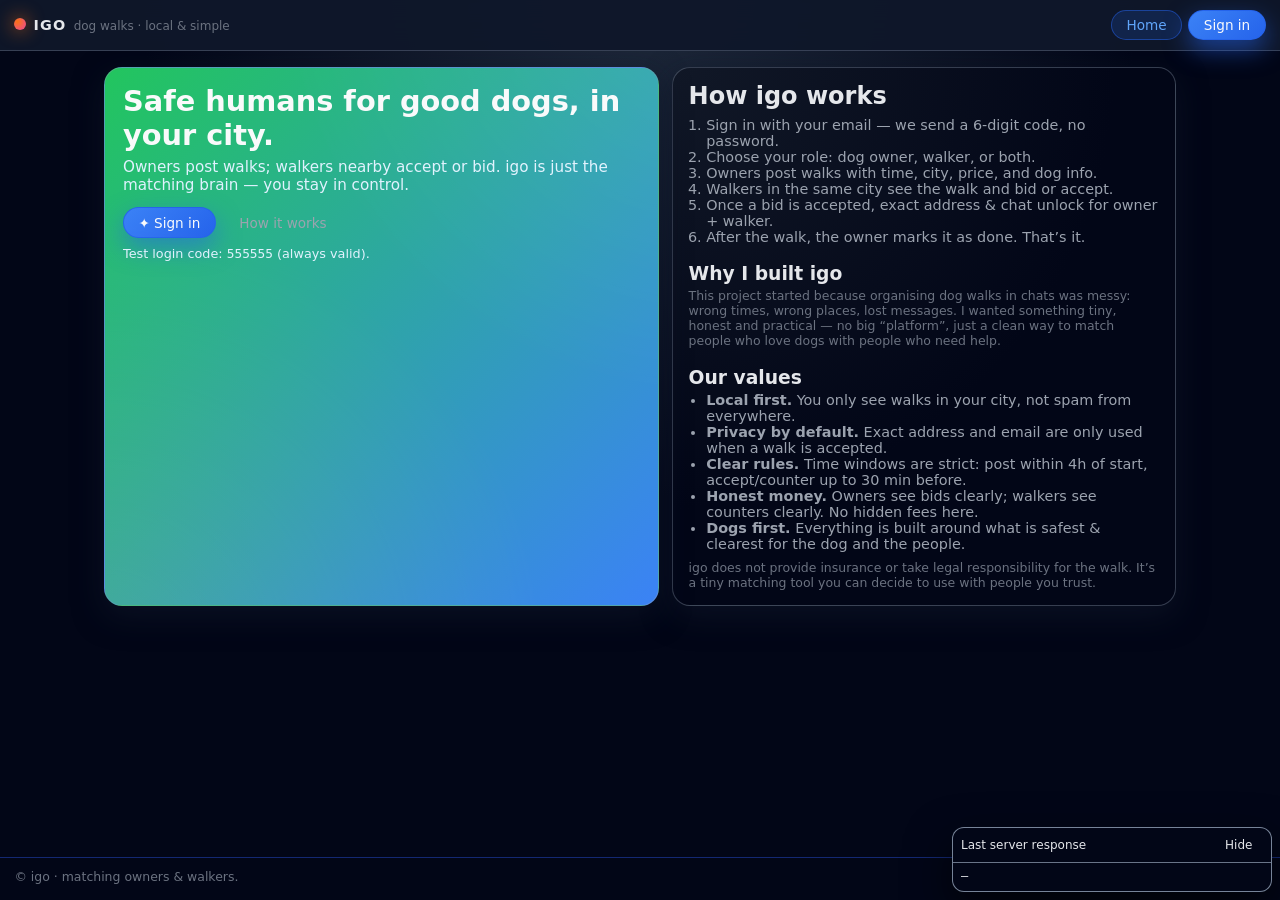
==== commit 2542c035: "Update index.html" ====
--- a/index.html
+++ b/index.html
@@ -51,20 +51,33 @@
           <div class="card hero-info-card">
             <h2>How igo works</h2>
             <ol class="numbered-list">
-              <li>Sign in with email (we send a 6-digit code).</li>
-              <li>Set your profile: owner, walker, or both.</li>
-              <li>Owners post walks; walkers see them by city.</li>
-              <li>Walkers bid or accept; once assigned, address + chat unlock.</li>
+              <li>Sign in with your email — we send a 6-digit code, no password.</li>
+              <li>Choose your role: dog owner, walker, or both.</li>
+              <li>Owners post walks with time, city, price, and dog info.</li>
+              <li>Walkers in the same city see the walk and bid or accept.</li>
+              <li>Once a bid is accepted, exact address & chat unlock for owner + walker.</li>
+              <li>After the walk, the owner marks it as done. That’s it.</li>
             </ol>
-            <h3>Why it’s simple</h3>
+
+            <h3>Why I built igo</h3>
+            <p class="footnote" style="margin-bottom:0.4rem;">
+              This project started because organising dog walks in chats was messy:
+              wrong times, wrong places, lost messages. I wanted something tiny,
+              honest and practical — no big “platform”, just a clean way to match
+              people who love dogs with people who need help.
+            </p>
+
+            <h3>Our values</h3>
             <ul class="bullet-list">
-              <li>Exact address is only shared after a walk is accepted.</li>
-              <li>City-based emails for walkers — no spam from other cities.</li>
-              <li>Clear status: open → assigned → done.</li>
-              <li>No passwords. No app install. Just the web.</li>
+              <li><strong>Local first.</strong> You only see walks in your city, not spam from everywhere.</li>
+              <li><strong>Privacy by default.</strong> Exact address and email are only used when a walk is accepted.</li>
+              <li><strong>Clear rules.</strong> Time windows are strict: post within 4h of start, accept/counter up to 30 min before.</li>
+              <li><strong>Honest money.</strong> Owners see bids clearly; walkers see counters clearly. No hidden fees here.</li>
+              <li><strong>Dogs first.</strong> Everything is built around what is safest & clearest for the dog and the people.</li>
             </ul>
             <p class="footnote">
-              igo does not provide insurance or take responsibility for the walk. It's only a matching tool.
+              igo does not provide insurance or take legal responsibility for the walk.
+              It’s a tiny matching tool you can decide to use with people you trust.
             </p>
           </div>
         </div>
@@ -87,7 +100,7 @@
               <button class="btn btn-outline" id="btn-go-my-bids">My bids</button>
             </div>
             <p class="hint">
-              Tip: you can open the debug box with <kbd>Ctrl</kbd>/<kbd>Cmd</kbd> + <kbd>D</kbd>.
+              Tip: open the debug box with <kbd>Ctrl</kbd>/<kbd>Cmd</kbd> + <kbd>D</kbd> to see raw API responses.
             </p>
           </div>
 
@@ -111,6 +124,18 @@
             <div id="dashboard-current-content" class="empty-state">
               <span>– Nothing active right now.</span>
             </div>
+          </div>
+        </div>
+
+        <!-- New: explainer box for owner / walker -->
+        <div class="card" id="card-how-dashboard">
+          <h3>How igo works for you</h3>
+          <div class="form-actions" style="margin-bottom:0.4rem;">
+            <button class="btn btn-small btn-primary" id="btn-how-owner">Owner view</button>
+            <button class="btn btn-small btn-outline" id="btn-how-walker">Walker view</button>
+          </div>
+          <div class="small-label" id="how-text">
+            <!-- JS will fill this with the owner/walker explanation -->
           </div>
         </div>
       </section>
@@ -324,8 +349,14 @@
           <form id="form-login-code" class="form">
             <div class="form-field">
               <label for="login-code">6-digit code</label>
-              <input type="text"id="login-code" maxlength="6" inputmode="numeric"required
-                />
+              <input
+                type="text"
+                id="login-code"
+                maxlength="6"
+                inputmode="numeric"
+                pattern="[0-9]{6}"
+                required
+              />
             </div>
             <div class="form-actions">
               <button class="btn btn-primary" type="submit">Verify</button>
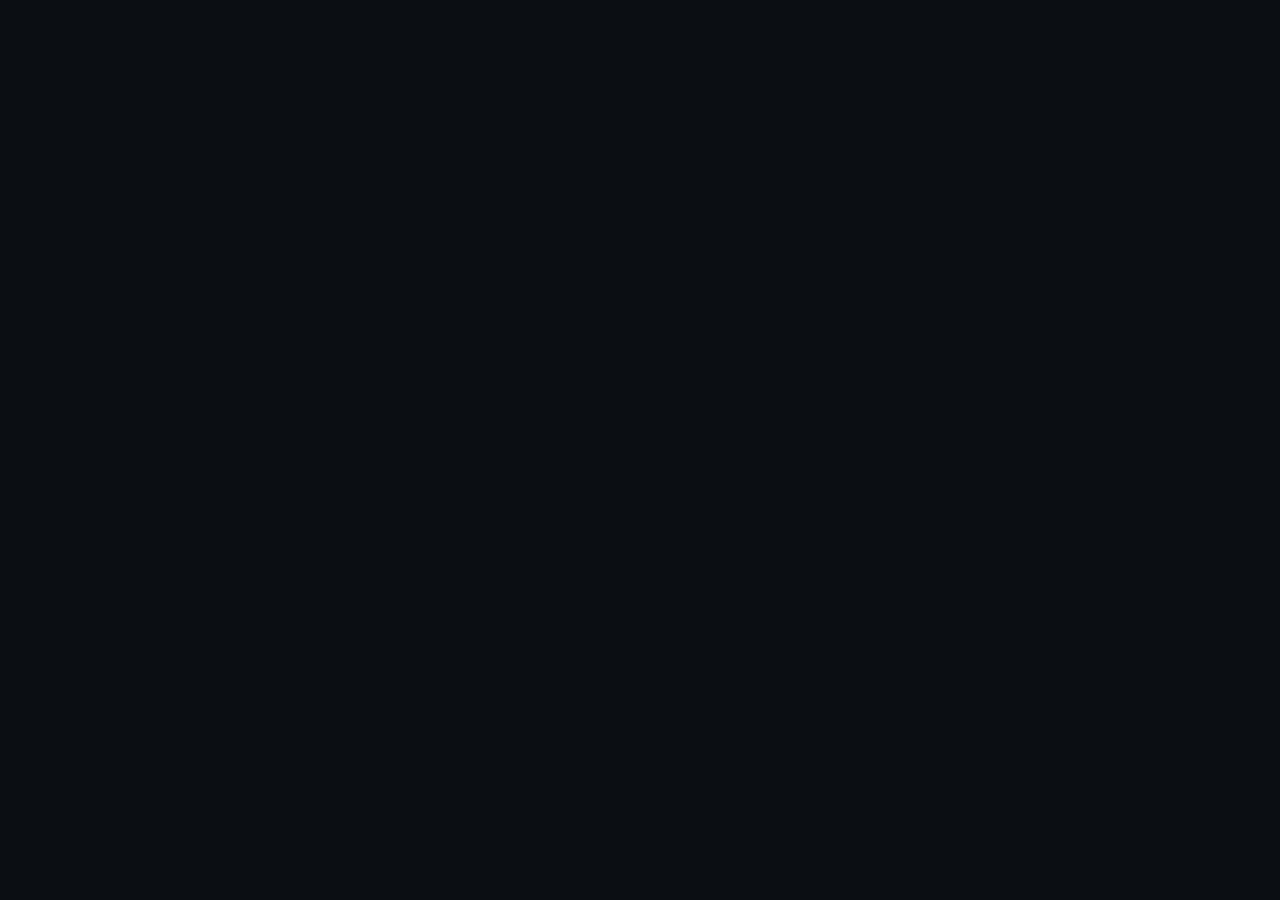
==== commit dbc80ea3: "Refactor index.html for React and Tailwind integration Updated the title and viewport meta tag, adde" ====
--- a/index.html
+++ b/index.html
@@ -2,385 +2,56 @@
 <html lang="en">
 <head>
   <meta charset="UTF-8" />
-  <title>igo — Dog walking hub</title>
-  <meta name="viewport" content="width=device-width, initial-scale=1" />
-  <link rel="stylesheet" href="styles.css" />
-  <script defer src="app.js"></script>
+  <meta name="viewport" content="width=device-width, initial-scale=1.0" />
+  <title>IGO-HUB</title>
+
+  <script src="https://resource.trickle.so/vendor_lib/unpkg/react@18/umd/react.production.min.js"></script>
+  <script src="https://resource.trickle.so/vendor_lib/unpkg/react-dom@18/umd/react-dom.production.min.js"></script>
+  <script src="https://resource.trickle.so/vendor_lib/unpkg/@babel/standalone/babel.min.js"></script>
+  <script src="https://cdn.tailwindcss.com"></script>
+  <link href="https://resource.trickle.so/vendor_lib/unpkg/lucide-static@0.516.0/font/lucide.css" rel="stylesheet">
+
+  <script>
+    tailwind.config = {
+      theme: {
+        extend: {
+          colors: {
+            background: '#0B0F14',
+            surface: '#141A22',
+            primary: '#FF6B3D',
+            accent: '#FF9A3D',
+            textMain: '#F3F4F6',
+            textMuted: '#9CA3AF',
+          },
+          boxShadow: {
+            soft: '0 20px 60px rgba(0,0,0,0.45)',
+          }
+        }
+      }
+    }
+  </script>
+
+  <style>
+    body { background: #0B0F14; }
+  </style>
 </head>
-<body>
-  <div class="app-shell">
-    <!-- Top bar -->
-    <header class="topbar">
-      <div class="brand">
-        <span class="brand-dot"></span>
-        <span class="brand-title">igo</span>
-        <span class="brand-tagline">dog walks · local & simple</span>
-      </div>
-      <nav class="top-nav">
-        <button class="nav-btn" data-nav="landing" id="nav-landing">Home</button>
-        <button class="nav-btn nav-auth-only" data-nav="dashboard" id="nav-dashboard">Dashboard</button>
-        <button class="nav-btn nav-auth-only" data-nav="open-jobs" id="nav-open-jobs">Open walks</button>
-        <button class="nav-btn nav-auth-only" data-nav="current" id="nav-current">Current</button>
-        <button class="nav-btn nav-auth-only" data-nav="my-bids" id="nav-my-bids">My bids</button>
-        <button class="nav-btn nav-auth-only" data-nav="profile" id="nav-profile">Profile</button>
-        <button class="nav-btn nav-auth-only nav-btn-secondary" id="btn-logout">Log out</button>
-        <button class="nav-btn nav-guest-only nav-btn-primary" id="btn-open-login">Sign in</button>
-      </nav>
-    </header>
+<body class="bg-background text-textMain min-h-screen">
+  <div id="root"></div>
 
-    <!-- Main content -->
-    <main class="main" id="main">
+  <!-- Your existing backend layer -->
+  <script src="api.js"></script>
+  <script src="auth.js"></script>
 
-      <!-- Landing -->
-      <section class="view active" id="view-landing">
-        <div class="layout-split">
-          <div class="card hero-card">
-            <h1>Safe humans for good dogs, in your city.</h1>
-            <p class="hero-sub">
-              Owners post walks; walkers nearby accept or bid. igo is just the matching brain — you stay in control.
-            </p>
-            <div class="hero-actions">
-              <button class="btn btn-primary" id="btn-landing-signin">✦ Sign in</button>
-              <button class="btn btn-ghost" id="btn-landing-learn">How it works</button>
-            </div>
-            <p class="hero-note">
-              Test login code: <code>555555</code> (always valid).
-            </p>
-          </div>
+  <!-- Backend bridge used by React UI -->
+  <script src="utils/backend.js"></script>
 
-          <div class="card hero-info-card">
-            <h2>How igo works</h2>
-            <ol class="numbered-list">
-              <li>Sign in with your email — we send a 6-digit code, no password.</li>
-              <li>Choose your role: dog owner, walker, or both.</li>
-              <li>Owners post walks with time, city, price, and dog info.</li>
-              <li>Walkers in the same city see the walk and bid or accept.</li>
-              <li>Once a bid is accepted, exact address & chat unlock for owner + walker.</li>
-              <li>After the walk, the owner marks it as done. That’s it.</li>
-            </ol>
+  <!-- Components -->
+  <script type="text/babel" src="components/Header.js"></script>
+  <script type="text/babel" src="components/Footer.js"></script>
+  <script type="text/babel" src="components/HeroSection.js"></script>
+  <script type="text/babel" src="components/FeatureSection.js"></script>
 
-            <h3>Why I built igo</h3>
-            <p class="footnote" style="margin-bottom:0.4rem;">
-              This project started because organising dog walks in chats was messy:
-              wrong times, wrong places, lost messages. I wanted something tiny,
-              honest and practical — no big “platform”, just a clean way to match
-              people who love dogs with people who need help.
-            </p>
-
-            <h3>Our values</h3>
-            <ul class="bullet-list">
-              <li><strong>Local first.</strong> You only see walks in your city, not spam from everywhere.</li>
-              <li><strong>Privacy by default.</strong> Exact address and email are only used when a walk is accepted.</li>
-              <li><strong>Clear rules.</strong> Time windows are strict: post within 4h of start, accept/counter up to 30 min before.</li>
-              <li><strong>Honest money.</strong> Owners see bids clearly; walkers see counters clearly. No hidden fees here.</li>
-              <li><strong>Dogs first.</strong> Everything is built around what is safest & clearest for the dog and the people.</li>
-            </ul>
-            <p class="footnote">
-              igo does not provide insurance or take legal responsibility for the walk.
-              It’s a tiny matching tool you can decide to use with people you trust.
-            </p>
-          </div>
-        </div>
-      </section>
-
-      <!-- Dashboard -->
-      <section class="view" id="view-dashboard">
-        <div class="section-header">
-          <h2>Your dashboard</h2>
-          <p id="dashboard-subtitle">Welcome back.</p>
-        </div>
-
-        <div class="layout-split">
-          <div class="card">
-            <h3>Quick actions</h3>
-            <div class="quick-actions">
-              <button class="btn btn-primary" id="btn-go-post">Post a walk</button>
-              <button class="btn btn-outline" id="btn-go-open-jobs">Open walks</button>
-              <button class="btn btn-outline" id="btn-go-current">Current</button>
-              <button class="btn btn-outline" id="btn-go-my-bids">My bids</button>
-            </div>
-            <p class="hint">
-              Tip: open the debug box with <kbd>Ctrl</kbd>/<kbd>Cmd</kbd> + <kbd>D</kbd> to see raw API responses.
-            </p>
-          </div>
-
-          <div class="card" id="card-latest-owner">
-            <h3>Your latest walk</h3>
-            <div id="latest-owner-content" class="empty-state">
-              <span>– No walks yet. Post your first walk.</span>
-            </div>
-          </div>
-        </div>
-
-        <div class="layout-split">
-          <div class="card" id="card-role-info">
-            <h3>Your roles</h3>
-            <p id="role-label">Loading…</p>
-            <button class="btn btn-small btn-outline" id="btn-go-profile">Edit profile</button>
-          </div>
-
-          <div class="card" id="card-dashboard-current">
-            <h3>Current walk</h3>
-            <div id="dashboard-current-content" class="empty-state">
-              <span>– Nothing active right now.</span>
-            </div>
-          </div>
-        </div>
-
-        <!-- New: explainer box for owner / walker -->
-        <div class="card" id="card-how-dashboard">
-          <h3>How igo works for you</h3>
-          <div class="form-actions" style="margin-bottom:0.4rem;">
-            <button class="btn btn-small btn-primary" id="btn-how-owner">Owner view</button>
-            <button class="btn btn-small btn-outline" id="btn-how-walker">Walker view</button>
-          </div>
-          <div class="small-label" id="how-text">
-            <!-- JS will fill this with the owner/walker explanation -->
-          </div>
-        </div>
-      </section>
-
-      <!-- Profile -->
-      <section class="view" id="view-profile">
-        <div class="section-header">
-          <h2>Your profile</h2>
-          <p>Roles determine what emails you get (walk requests vs walk offers).</p>
-        </div>
-        <form class="card form" id="form-profile">
-          <div class="form-grid">
-            <div class="form-field">
-              <label>Email</label>
-              <input type="email" id="profile-email" readonly />
-              <p class="field-hint">Email is your login. No password is stored.</p>
-            </div>
-            <div class="form-field">
-              <label for="profile-name">Name</label>
-              <input type="text" id="profile-name" required />
-            </div>
-            <div class="form-field">
-              <label for="profile-phone">Phone</label>
-              <input type="tel" id="profile-phone" />
-            </div>
-            <div class="form-field">
-              <label for="profile-city">City</label>
-              <input type="text" id="profile-city" required />
-            </div>
-            <div class="form-field">
-              <label for="profile-address">Address (optional)</label>
-              <input type="text" id="profile-address" />
-              <p class="field-hint">
-                Used to generate a Google Maps link. Shared only after a walk is accepted.
-              </p>
-            </div>
-            <div class="form-field">
-              <label for="profile-role">Role</label>
-              <select id="profile-role">
-                <option value="">Select…</option>
-                <option value="owner">Owner</option>
-                <option value="walker">Walker</option>
-                <option value="owner, walker">Owner &amp; walker</option>
-              </select>
-            </div>
-            <div class="form-field">
-              <label for="profile-pay">Preferred pay method</label>
-              <input type="text" id="profile-pay" placeholder="Twint / cash / bank…" />
-            </div>
-            <div class="form-field form-field-full">
-              <label for="profile-bio">Short bio</label>
-              <textarea id="profile-bio" rows="3" placeholder="A sentence about you & dogs."></textarea>
-            </div>
-          </div>
-          <div class="form-actions">
-            <button class="btn btn-primary" type="submit">Save profile</button>
-            <span class="form-status" id="profile-status"></span>
-          </div>
-        </form>
-      </section>
-
-      <!-- Post a walk -->
-      <section class="view" id="view-post">
-        <div class="section-header">
-          <h2>Post a walk</h2>
-          <p>Walk start must be within 4 hours from now. Bidding/accept closes 30 minutes before start.</p>
-        </div>
-        <form class="card form" id="form-post">
-          <div class="form-grid">
-            <div class="form-field">
-              <label for="post-dog-name">Dog name</label>
-              <input type="text" id="post-dog-name" />
-            </div>
-            <div class="form-field">
-              <label for="post-dog-size">Dog size</label>
-              <input type="text" id="post-dog-size" placeholder="Small / medium / large…" />
-            </div>
-            <div class="form-field">
-              <label for="post-temperament">Temperament</label>
-              <input type="text" id="post-temperament" placeholder="Shy, pulls on leash, etc." />
-            </div>
-
-            <div class="form-field">
-              <label for="post-city">City</label>
-              <input type="text" id="post-city" required />
-            </div>
-            <div class="form-field">
-              <label for="post-address">Exact address</label>
-              <input type="text" id="post-address" />
-              <p class="field-hint">
-                Walkers see only city-level map before acceptance.
-              </p>
-            </div>
-
-            <div class="form-field">
-              <label for="post-date">Date</label>
-              <input type="date" id="post-date" required />
-            </div>
-            <div class="form-field">
-              <label for="post-time">Time</label>
-              <input type="time" id="post-time" required />
-            </div>
-            <div class="form-field">
-              <label for="post-duration">Duration (min)</label>
-              <input type="number" id="post-duration" min="10" required />
-            </div>
-            <div class="form-field">
-              <label for="post-max-price">Max price (CHF)</label>
-              <input type="number" id="post-max-price" min="1" />
-            </div>
-            <div class="form-field">
-              <label for="post-mode">Mode</label>
-              <select id="post-mode">
-                <option value="bidding">Bidding</option>
-              </select>
-            </div>
-
-            <div class="form-field form-field-full">
-              <label for="post-notes">Notes for the walker</label>
-              <textarea id="post-notes" rows="3"></textarea>
-            </div>
-            <div class="form-field form-field-full">
-              <label for="post-extra">Anything else</label>
-              <textarea id="post-extra" rows="2"></textarea>
-            </div>
-            <div class="form-field">
-              <label for="post-pay-method">Pay method</label>
-              <input type="text" id="post-pay-method" placeholder="Uses profile value if empty." />
-            </div>
-          </div>
-          <div class="form-actions">
-            <button class="btn btn-primary" type="submit">Post walk</button>
-            <span class="form-status" id="post-status"></span>
-          </div>
-        </form>
-      </section>
-
-      <!-- Open walks -->
-      <section class="view" id="view-open-jobs">
-        <div class="section-header">
-          <h2>Open walks</h2>
-          <p>City-based listing. Exact address appears only after acceptance.</p>
-        </div>
-        <div id="open-jobs-list" class="cards-list"></div>
-      </section>
-
-      <!-- Current walks -->
-      <section class="view" id="view-current">
-        <div class="section-header">
-          <h2>Current walk</h2>
-          <p>Assigned walks where you are owner or walker.</p>
-        </div>
-        <div id="current-list" class="cards-list"></div>
-      </section>
-
-      <!-- My bids -->
-      <section class="view" id="view-my-bids">
-        <div class="section-header">
-          <h2>My bids</h2>
-          <p>Track your bids, counters, and accepted walks.</p>
-        </div>
-        <div id="my-bids-list" class="cards-list"></div>
-      </section>
-
-      <!-- Owner job view (manage bids) -->
-      <section class="view" id="view-owner-job">
-        <div class="section-header">
-          <button class="btn btn-small btn-ghost" id="btn-owner-job-back">← Back</button>
-          <h2 id="owner-job-title">Walk</h2>
-          <p id="owner-job-sub"></p>
-        </div>
-        <div class="layout-split">
-          <div class="card" id="owner-job-meta"></div>
-          <div class="card">
-            <h3>Bids</h3>
-            <div id="owner-job-bids"></div>
-          </div>
-        </div>
-      </section>
-
-    </main>
-
-    <!-- Toast -->
-    <div id="toast" class="toast hidden"></div>
-
-    <!-- Login modal -->
-    <div class="modal-backdrop hidden" id="login-modal">
-      <div class="modal">
-        <button class="modal-close" id="login-close">&times;</button>
-
-        <!-- Step 1: email -->
-        <div id="login-step-email">
-          <h2>Sign in</h2>
-          <p>We send a 6-digit code to your email. No password.</p>
-          <form id="form-login-email" class="form">
-            <div class="form-field">
-              <label for="login-email">Email</label>
-              <input type="email" id="login-email" required />
-            </div>
-            <div class="form-actions">
-              <button class="btn btn-primary" type="submit">Send code</button>
-              <span class="form-status" id="login-email-status"></span>
-            </div>
-          </form>
-        </div>
-
-        <!-- Step 2: code -->
-        <div id="login-step-code" class="hidden">
-          <h2>Enter code</h2>
-          <p>Check your inbox. For testing, <code>555555</code> always works.</p>
-          <form id="form-login-code" class="form">
-            <div class="form-field">
-              <label for="login-code">6-digit code</label>
-              <input
-                type="text"
-                id="login-code"
-                maxlength="6"
-                inputmode="numeric"
-                pattern="[0-9]{6}"
-                required
-              />
-            </div>
-            <div class="form-actions">
-              <button class="btn btn-primary" type="submit">Verify</button>
-              <button class="btn btn-ghost" type="button" id="login-back">Back</button>
-              <span class="form-status" id="login-code-status"></span>
-            </div>
-          </form>
-        </div>
-      </div>
-    </div>
-
-    <!-- Debug panel -->
-    <aside class="debug-panel" id="debug-panel">
-      <div class="debug-header">
-        <span>Last server response</span>
-        <button class="btn btn-tiny" id="debug-toggle">Hide</button>
-      </div>
-      <pre id="debug-content">–</pre>
-    </aside>
-
-    <footer class="footer">
-      <span>© igo · matching owners & walkers.</span>
-      <span>No insurance. igo is only a matching hub.</span>
-    </footer>
-  </div>
+  <!-- App -->
+  <script type="text/babel" src="app.js"></script>
 </body>
 </html>
